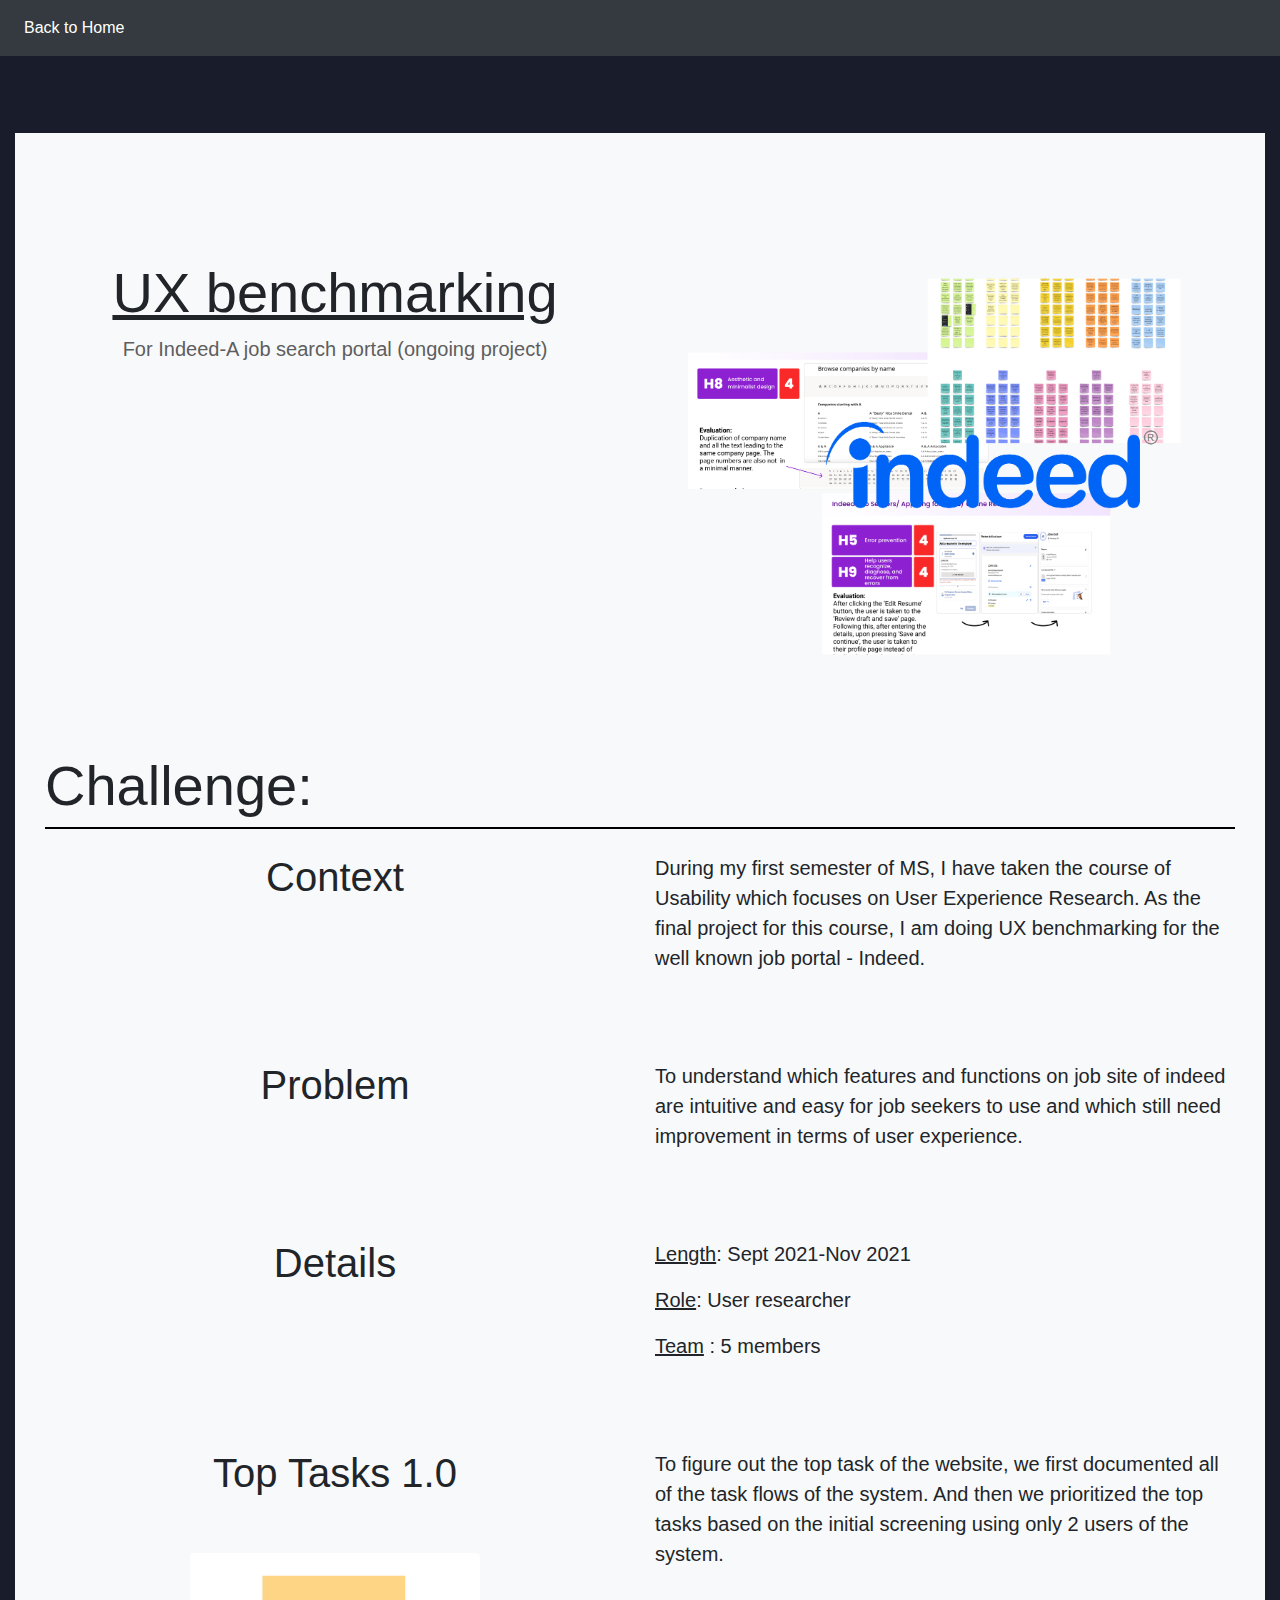
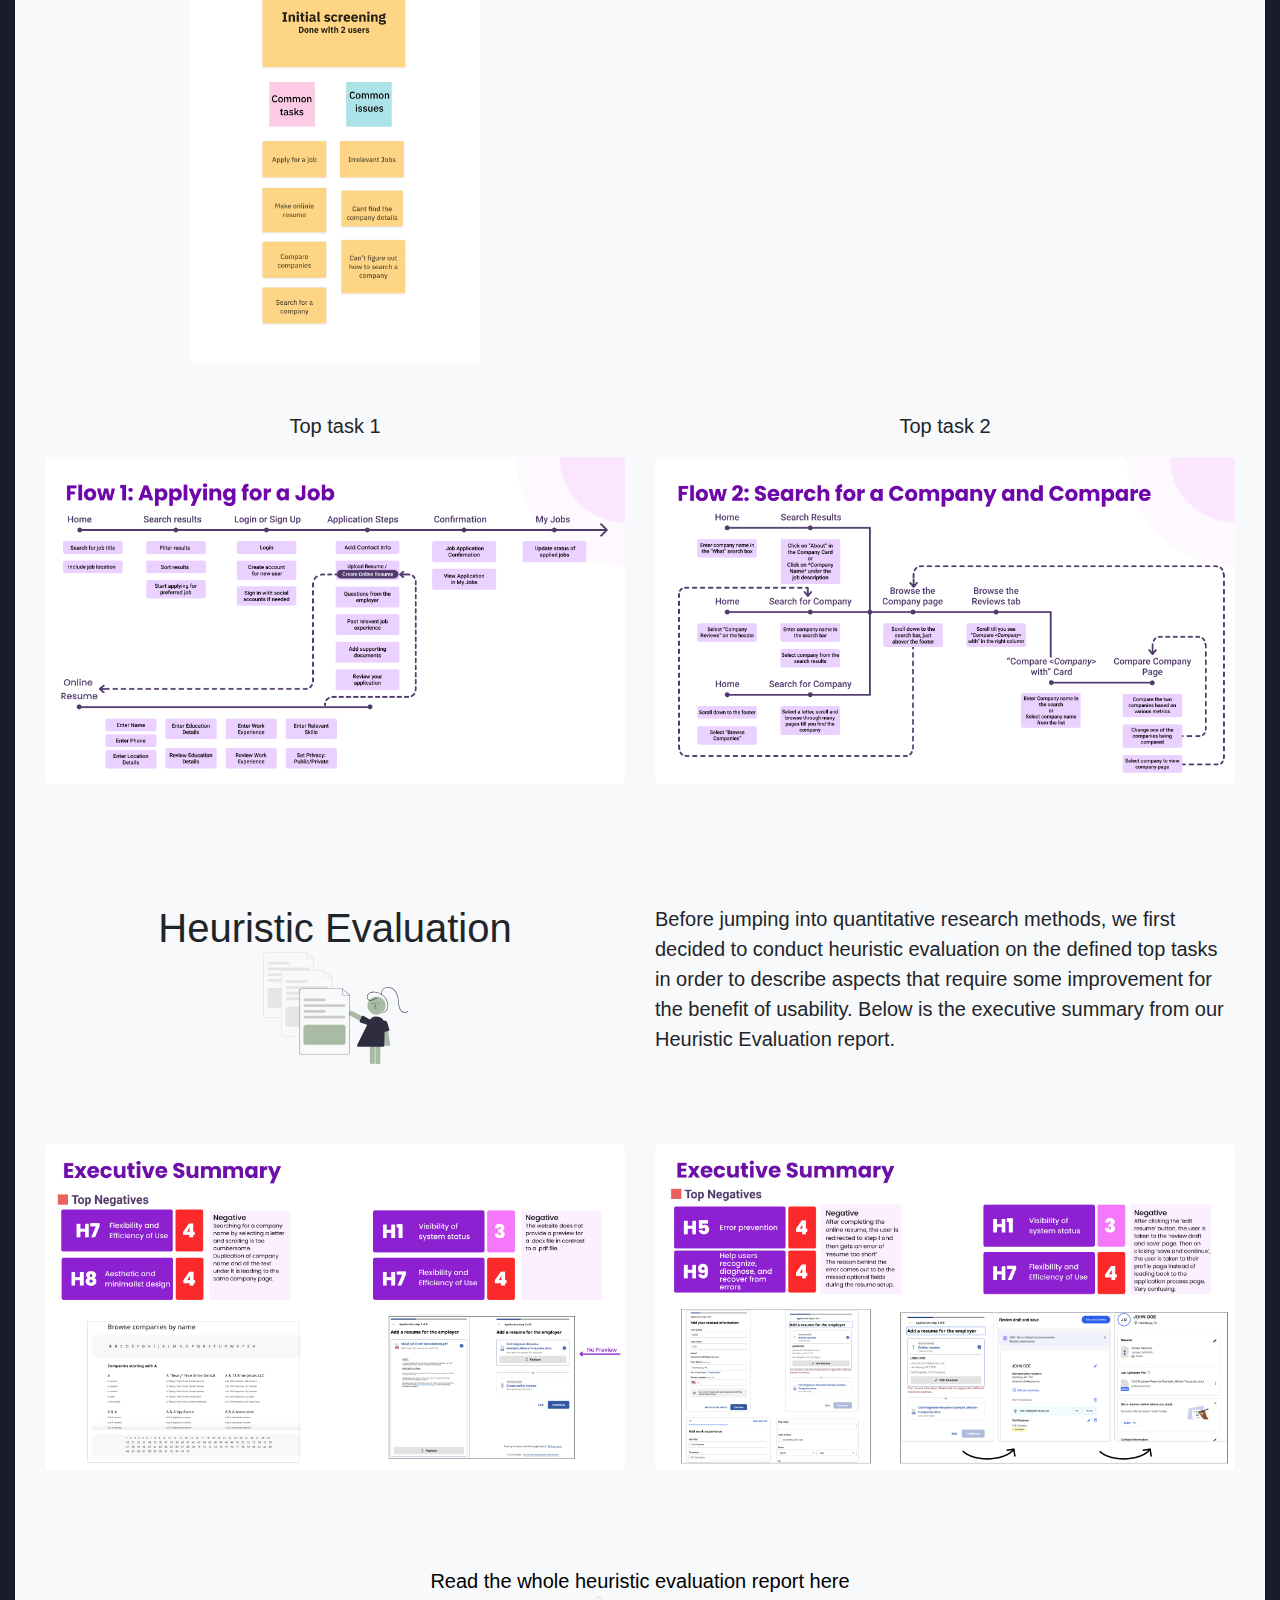
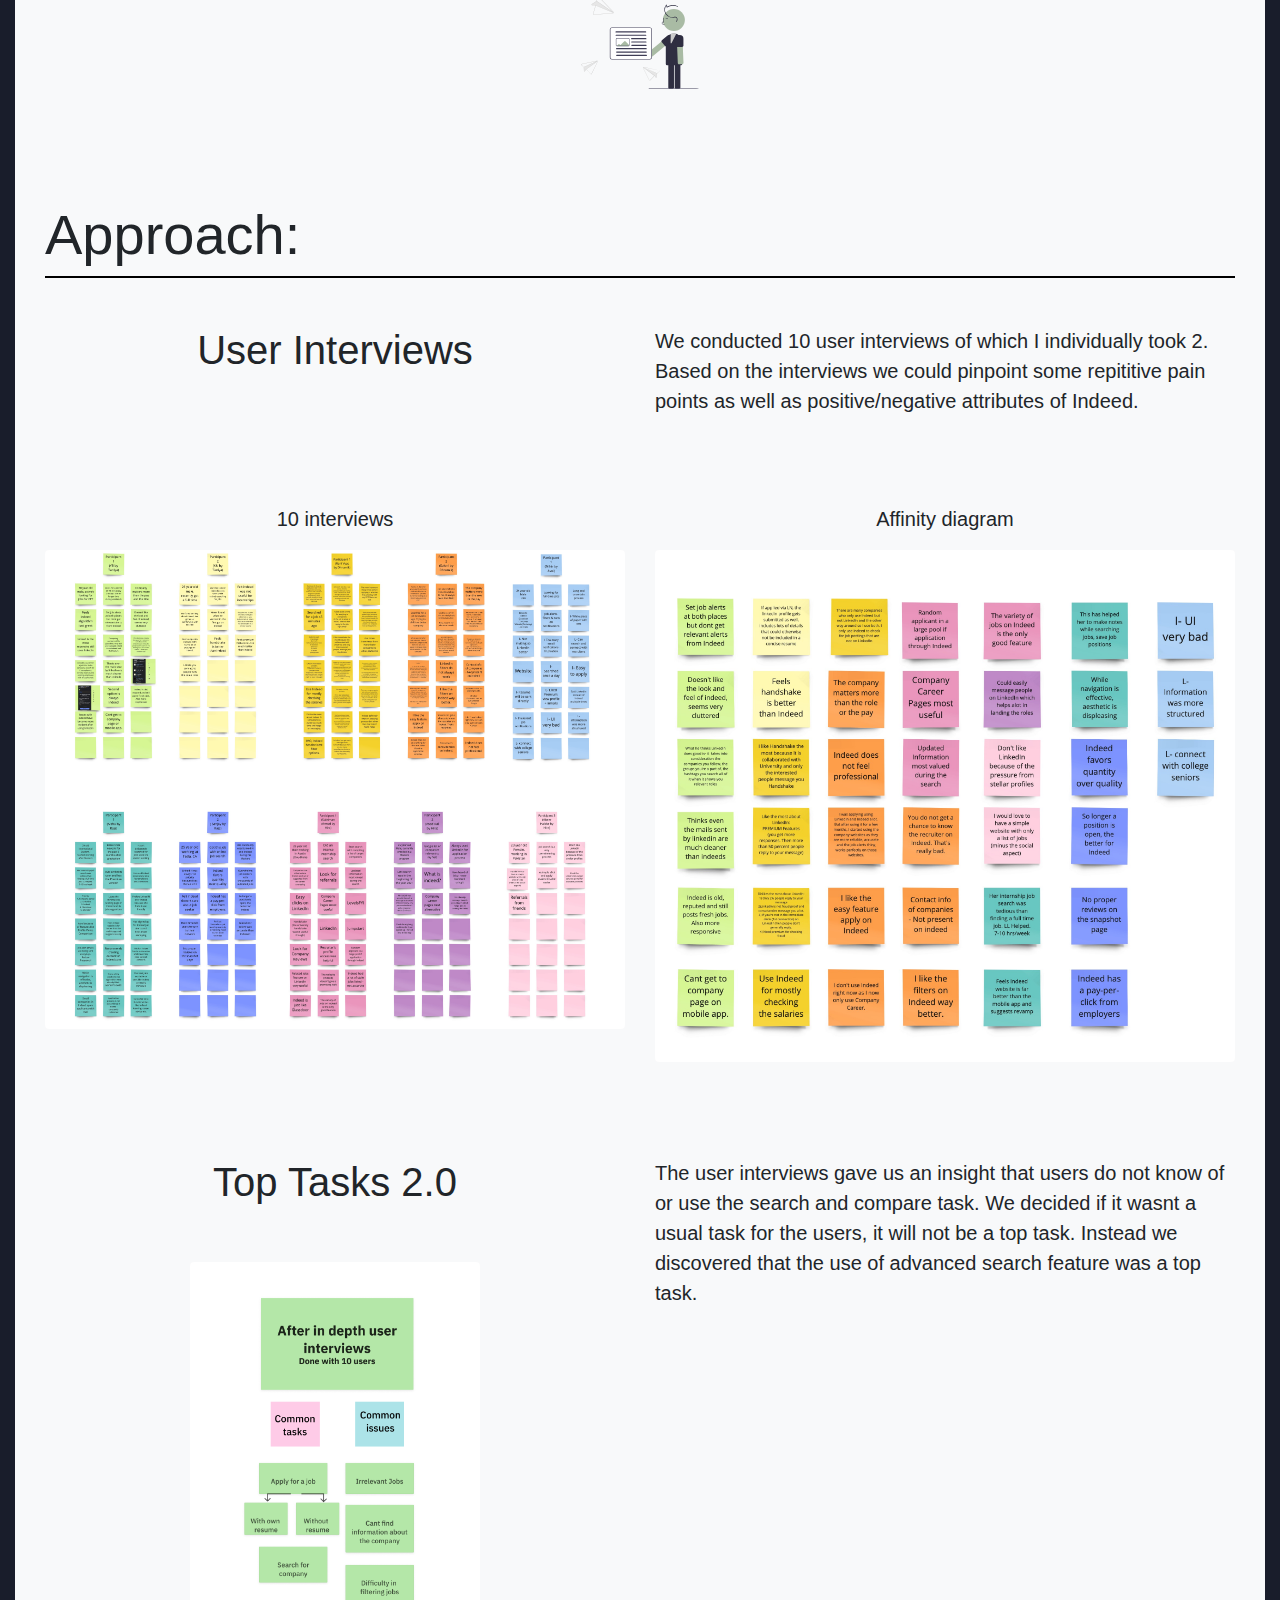
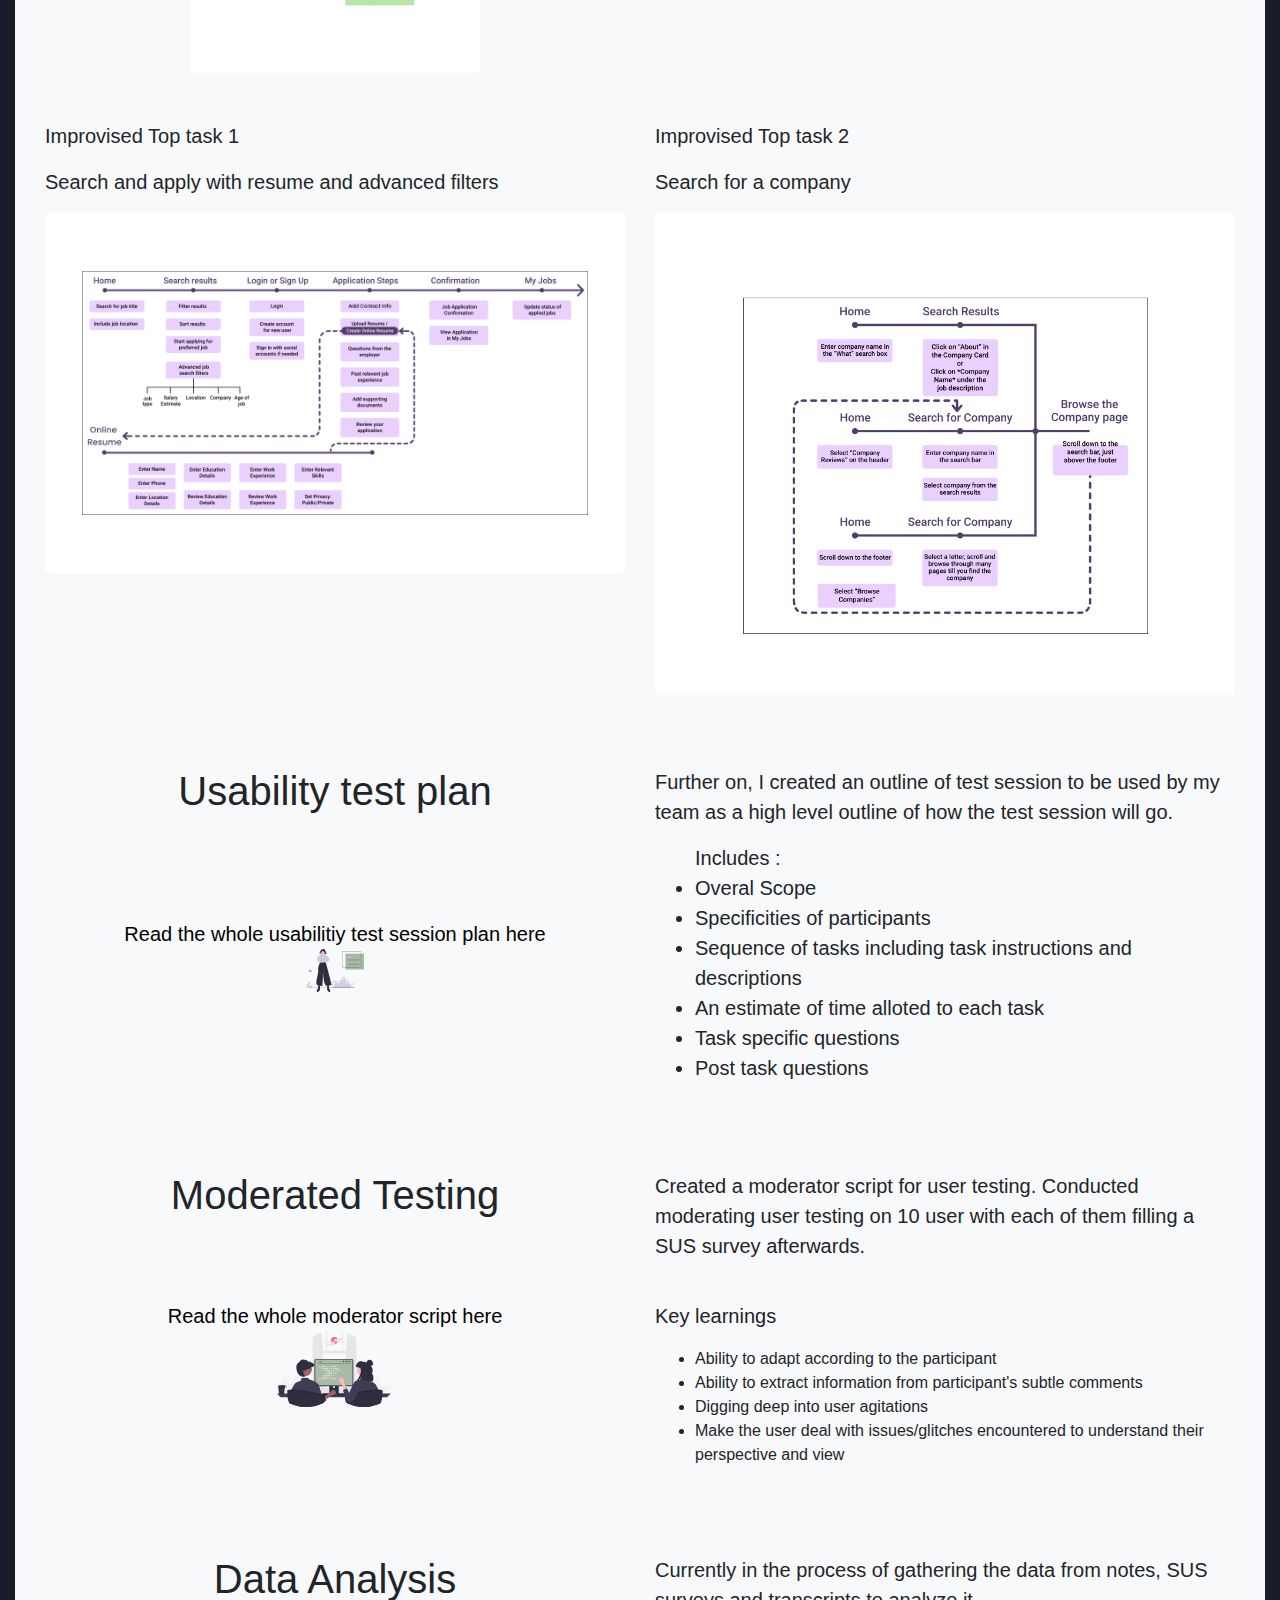
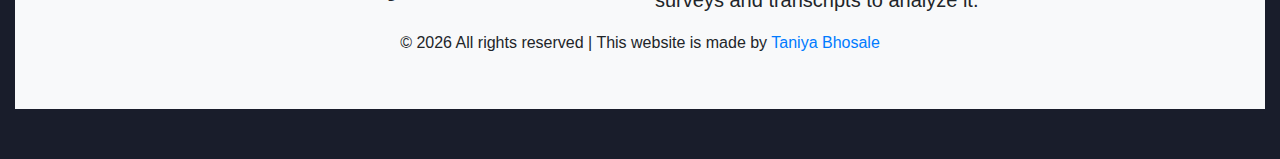
==== indeed.html @ 0e540333 "changes to hero page" ====
<head>
    <meta charset="utf-8"><!-- Required meta tags -->
    <meta name="viewport" content="width=device-width, initial-scale=1.0"><!-- Bootstrap CSS -->
    <link rel="stylesheet" href="https://stackpath.bootstrapcdn.com/bootstrap/4.3.1/css/bootstrap.min.css"
        integrity="sha384-ggOyR0iXCbMQv3Xipma34MD+dH/1fQ784/j6cY/iJTQUOhcWr7x9JvoRxT2MZw1T" crossorigin="anonymous">
    <link href="https://cdnjs.cloudflare.com/ajax/libs/font-awesome/4.7.0/css/font-awesome.min.css" rel="stylesheet" />
    <link rel=”stylesheet” href=”css/bootstrap.css”>
    <link rel=”stylesheet” href=”css/bootstrap-responsive.css”>
    <link crossorigin="anonymous" href="https://stackpath.bootstrapcdn.com/bootstrap/4.4.1/css/bootstrap.min.css"
        integrity="sha384-Vkoo8x4CGsO3+Hhxv8T/Q5PaXtkKtu6ug5TOeNV6gBiFeWPGFN9MuhOf23Q9Ifjh" rel="stylesheet" />
    <!-- Custom Styles -->
    <link href="style.css" rel="stylesheet" type="text/css" />
    <title>Taniya Bhosale</title>
</head>

<body>
    <!-- NAVIGATION START -->
    <nav class="navbar fixed-top navbar-expand-lg navbar-dark bg-dark"><button aria-controls="navbarTogglerTbo"
            aria-expanded="false" aria-label="Toggle navigation" class="navbar-toggler" data-target="#navbarTogglerTbo"
            data-toggle="collapse" type="button"
            onclick="window.location.href = 'index.html#projects';"><span>Back</span></button>
        <div class="collapse navbar-collapse" id="navbarTogglerTbo">
            <ul class="navbar-nav mr-auto mt-2 mt-lg-0">
                <li class="nav-item " data-target=".navbar-collapse.show" data-toggle="collapse"><a class="nav-link"
                        href="index.html#projects">Back to Home <span class="sr-only">(current)</span></a></li>

            </ul>
        </div>
    </nav>
    <div class="container">

        <div class=" br-container main-container  text-left bg-light">
            <!-- Context -->
            <div class="row">
                <div class="col-md-6 p-lg-5 mx-auto my-5">
                    <h1 class="display-4 font-weight-normal text-center"
                        style="font-weight: 700vw; text-decoration-line: underline;">UX benchmarking </h1>

                    <p class="lead font-weight-normal text-center" style="color: rgb(94, 94, 94);">For Indeed-A job
                        search portal (ongoing project)</p>
                    <br>
                    <br>
                    <!-- <img alt="App look of medHelp" class="w-75 rounded mx-auto d-block" src="Indeed_2.png" /> -->



                </div>
                <div class="col-md-6 p-lg-5 mx-auto my-5">
                    <img alt="App look of medHelp" class="w-100 rounded mx-auto d-block" src="Indeed_2.png" />

                </div>
            </div>

            <h4 class="display-4 text-left font-weight-normal" style="font-weight: 700;  ">Challenge:</h4>
            <hr style=" border-color: black; width:100%; border-width: 2px;">
            <br>
            <div class="row">

                <br>
                <br>
                <br>
                <div class="col-xs-12 col-sm-6 col-md-6 col-lg-6">

                    <h1 class=" text-center font-weight-normal" style="font-weight: 700;  ">
                        Context</h1>
                </div>
                <div class="col-xs-12 col-sm-6 col-md-6 col-lg-6 ">

                    <p class="lead font-weight-normal">During my first semester of MS, I have taken the course of
                        Usability which focuses on User Experience Research. As the final project for this course, I am
                        doing UX benchmarking for the well known job portal - Indeed. </p>
                </div>

            </div>
            <!-- details -->
            <br>
            <br>
            <br>
            <div class="row">

                <br>
                <br>
                <br>
                <div class="col-xs-12 col-sm-6 col-md-6 col-lg-6">

                    <h1 class=" text-center font-weight-normal" style="font-weight: 700;  ">
                        Problem</h1>
                </div>
                <div class="col-xs-12 col-sm-6 col-md-6 col-lg-6 ">

                    <p class="lead font-weight-normal">To understand which features and functions on job site of indeed
                        are intuitive and easy for job seekers to use and which still need improvement in terms of user
                        experience.</p>
                </div>

            </div>
            <br>
            <br>
            <br>
            <div class="row">
                <br>
                <br>
                <br>
                <div class="col-xs-12 col-sm-6 col-md-6 col-lg-6">

                    <h1 class=" text-center font-weight-normal" style="font-weight: 700;  ">Details</h1>



                </div>
                <div class="col-xs-12 col-sm-6 col-md-6 col-lg-6 ">

                    <p class="lead font-weight-normal"><u>Length</u>:
                        Sept 2021-Nov 2021
                    </p>
                    <p class="lead font-weight-normal"><u>Role</u>:
                        User researcher
                    </p>
                    <p class="lead font-weight-normal"><u>Team</u> :
                        5 members
                    </p>
                </div>
            </div>


            <br>
            <br>
            <br>
            <div class="row">
                <br>
                <br>
                <br>
                <div class="col-xs-12 col-sm-6 col-md-6 col-lg-6">

                    <h1 class=" text-center font-weight-normal" style="font-weight: 700;  ">Top
                        Tasks 1.0</h1>
                    <br>
                    <br>
                    <img alt="users" class="w-50  rounded mx-auto d-block" src="Indeed-intialScreening.png" />

                </div>
                <div class="col-xs-12 col-sm-6 col-md-6 col-lg-6 ">

                    <p class="lead font-weight-normal">To figure out the top task of the website, we first
                        documented all of the task flows of the system. And then we prioritized the top tasks based on
                        the
                        initial screening using only 2 users of the system.
                    </p>

                </div>
            </div>
            <br>

            <div class="row">
                <br>

                <div class="col-xs-12 col-sm-6 col-md-6 col-lg-6">
                    <br>
                    <p class="lead text-center font-weight-normal">Top task 1
                    </p>
                    <img alt="users" class="w-100  rounded mx-auto d-block" src="Flow-1.png" />


                </div>
                <div class="col-xs-12 col-sm-6 col-md-6 col-lg-6 ">
                    <br>
                    <p class="lead text-center font-weight-normal">Top task 2
                    </p>
                    <img alt="users" class="w-100  rounded mx-auto d-block" src="Flow 2.png" />
                </div>


            </div>

            <br>
            <br>
            <br>
            <br>
            <br>
            <div class="row">

                <br>
                <div class="col-xs-12 col-sm-6 col-md-6 col-lg-6">

                    <h1 class=" text-center font-weight-normal" style="font-weight: 700;  ">Heuristic
                        Evaluation

                        <img alt="evaluation" class="w-25  rounded mx-auto d-block" src="HE_logo.svg" />


                </div>
                <div class="col-xs-12 col-sm-6 col-md-6 col-lg-6 ">

                    <p class="lead font-weight-normal">Before jumping into quantitative research methods, we first
                        decided to conduct heuristic evaluation on the defined top tasks in order to describe
                        aspects
                        that require some improvement for the benefit of usability. Below is the executive summary
                        from
                        our Heuristic Evaluation report.
                    </p>

                </div>
            </div>
            <br>
            <br>
            <div class="row">
                <br>
                <br>
                <br>
                <div class="col-xs-12 col-sm-6 col-md-6 col-lg-6">

                    <br>
                    <img alt="exec summary top negative" class="w-100  rounded mx-auto d-block"
                        src="Executive summary-2.jpg" />


                    <br>
                    <br>
                    <br>
                    <br>
                </div>
                <div class="col-xs-12 col-sm-6 col-md-6 col-lg-6 ">
                    <br>
                    <img alt="exec summary top negative" class="w-100  rounded mx-auto d-block"
                        src="Executive summary-1.jpg" />
                    <br>
                    <br>


                </div>

            </div>
            <div class="centered">
                <a href="http://taniyabhosale.com/HE_Indeed.pdf">
                    <p class="lead text-center font-weight-normal" style="color: black;">Read the whole
                        heuristic evaluation report here
                        <img alt="he report" style="width: 10%;" class="rounded mx-auto d-block"
                            src="he_report_icon.svg" />

                    </p>
                </a>
            </div>
            <br>
            <br>
            <br>
            <br>
            <h4 class="display-4 text-left font-weight-normal" style="font-weight: 700;  ">Approach:
            </h4>
            <hr style=" border-color: black; width:100%; border-width: 2px;">

            <div class="row">


                <div class="col-xs-12 col-sm-6 col-md-6 col-lg-6">

                    <br>
                    <br>
                    <h1 class=" text-center font-weight-normal" style="font-weight: 700;  ">
                        User
                        Interviews</h1>


                </div>

                <div class="col-xs-12 col-sm-6 col-md-6 col-lg-6 ">
                    <br>

                    <br>
                    <p class="lead font-weight-normal">We conducted 10 user interviews of which I
                        individually took 2.
                        Based on the interviews we could pinpoint some repititive pain points as well as
                        positive/negative attributes of Indeed. </p>

                </div>
            </div>
            <div class="row">


                <div class="col-xs-12 col-sm-6 col-md-6 col-lg-6">
                    <br>
                    <br>
                    <br>
                    <p class="lead text-center font-weight-normal">10 interviews
                    </p>
                    <img alt="users" class="w-100  rounded mx-auto d-block" src="Indeed_user_interviews.jpg" />

                </div>

                <div class="col-xs-12 col-sm-6 col-md-6 col-lg-6 ">
                    <br>
                    <br>
                    <br>
                    <p class="lead text-center font-weight-normal">Affinity diagram</p>
                    <img alt="users" class="w-100  rounded mx-auto d-block" src="Indeed_interview_reactions.jpg" />

                </div>
            </div>
            <br>
            <!-- Persona -->
            <br>
            <div class="row">


                <div class="col-xs-12 col-sm-6 col-md-6 col-lg-6">

                    <br>
                    <br>
                    <h1 class=" text-center font-weight-normal" style="font-weight: 700;  ">
                        Top Tasks 2.0</h1>
                    <br>
                    <br>
                    <img alt="users" class="w-50  rounded mx-auto d-block" src="Indeed-after_interviews.png" />

                </div>

                <div class="col-xs-12 col-sm-6 col-md-6 col-lg-6 ">
                    <br>
                    <br>

                    <p class="lead font-weight-normal">The user interviews gave us an insight that users
                        do not know of or use the search and compare task. We decided if it wasnt a usual task for
                        the users, it will not be a top task. Instead we discovered that the use of advanced search
                        feature was a top task.
                </div>
            </div>
            <br>

            <div class="row">
                <br>

                <div class="col-xs-12 col-sm-6 col-md-6 col-lg-6">
                    <br>
                    <p class="lead font-weight-normal">Improvised Top task 1
                    </p>
                    <p class="lead font-weight-normal">Search and apply with resume and advanced filters
                    </p>
                    <img alt="users" class="w-100  rounded mx-auto d-block" src="newFlow1.png" />


                </div>
                <div class="col-xs-12 col-sm-6 col-md-6 col-lg-6 ">
                    <br>
                    <p class="lead font-weight-normal">Improvised Top task 2
                    </p>
                    <p class="lead font-weight-normal">Search for a company
                    </p>
                    <img alt="users" class="w-100  rounded mx-auto d-block" src="newFlow2.png" />
                </div>


            </div>
            <div class="row">


                <div class="col-xs-12 col-sm-6 col-md-6 col-lg-6">

                    <br>
                    <br>
                    <br>
                    <h1 class=" text-center font-weight-normal" style="font-weight: 700;  ">
                        Usability test plan</h1>
                    <br>
                    <br>
                    <br>
                    <br>

                    <a href="http://taniyabhosale.com/Plan.pdf">
                        <p class="lead text-center font-weight-normal" style="color: black;">Read the whole
                            usabilitiy test session plan here
                            <img alt="he report" style="width: 10%;" class="rounded mx-auto d-block"
                                src="usability_test.svg" />

                        </p>
                    </a>

                </div>

                <div class="col-xs-12 col-sm-6 col-md-6 col-lg-6 ">
                    <br>
                    <br>
                    <br>
                    <p class="lead font-weight-normal"> Further on, I created an outline of test session to be used by
                        my team as a high level outline of how the test session will go. </p>
                    <ul class="lead font-weight-normal">Includes :
                        <li class="lead font-weight-normal">
                            Overal Scope
                        </li>
                        <li class="lead font-weight-normal">
                            Specificities of participants
                        </li>
                        <li class="lead font-weight-normal">
                            Sequence of tasks including task instructions and descriptions
                        </li>
                        <li class="lead font-weight-normal">
                            An estimate of time alloted to each task
                        </li>
                        <li class="lead font-weight-normal">
                            Task specific questions
                        </li>
                        <li class="lead font-weight-normal">
                            Post task questions
                        </li>
                    </ul>

                </div>
            </div>



            <div class="row">


                <div class="col-xs-12 col-sm-6 col-md-6 col-lg-6">

                    <br>
                    <br>
                    <br>
                    <h1 class=" text-center font-weight-normal" style="font-weight: 700;  ">
                        Moderated Testing</h1>



                </div>

                <div class="col-xs-12 col-sm-6 col-md-6 col-lg-6 ">
                    <br>
                    <br>
                    <br>
                    <p class="lead font-weight-normal"> Created a moderator script for user testing. Conducted
                        moderating user testing on 10 user with each of them filling a SUS survey afterwards.
                    </p>


                </div>
            </div>



            <div class="row">


                <div class="col-xs-12 col-sm-6 col-md-6 col-lg-6">


                    <br>
                    <a href="http://taniyabhosale.com/Moderator Script.pdf">
                        <p class="lead text-center font-weight-normal" style="color: black;">Read the whole
                            moderator script here
                            <img alt="he report" style="width: 20%;" class="rounded mx-auto d-block"
                                src="Moderated_Testing.svg" />

                        </p>
                    </a>

                </div>

                <div class="col-xs-12 col-sm-6 col-md-6 col-lg-6 ">


                    <br>
                    <p class="lead font-weight-normal"> Key learnings
                    <ul>
                        <li>
                            Ability to adapt according to the participant
                        </li>
                        <li>
                            Ability to extract information from participant's subtle comments
                        </li>
                        <li>
                            Digging deep into user agitations
                        </li>
                        <li>
                            Make the user deal with issues/glitches encountered to understand their perspective and view
                        </li>
                    </ul>
                    </p>


                </div>
            </div>

            <div class="row">


                <div class="col-xs-12 col-sm-6 col-md-6 col-lg-6">

                    <br>
                    <br>
                    <br>
                    <h1 class=" text-center font-weight-normal" style="font-weight: 700;  ">
                        Data Analysis</h1>



                </div>

                <div class="col-xs-12 col-sm-6 col-md-6 col-lg-6 ">
                    <br>
                    <br>
                    <br>
                    <p class="lead font-weight-normal"> Currently in the process of gathering the data from notes, SUS
                        surveys and transcripts to analyze it.
                    </p>


                </div>
            </div>







            <div class="row footer-bottom justify-content-center">
                <br>
                <br>
                <p class="col-lg-8 col-sm-12 footer-text text-center">&copy;
                    <script type="text/javascript">document.write(new Date().getFullYear());</script> All rights
                    reserved | This website is made by <a href="http://www.taniyabhosale.com/">Taniya Bhosale</a>
                </p>
            </div>
        </div>

    </div>
    </div>

    </div>

</body>
---- style.css ----
html {
  scroll-behavior: smooth;
}

body {
  min-height: 75rem;
  padding-top: 4.5rem;
  /* background-image: url("i-like-food\ 1\ \(1\).png"); */
  background-repeat: repeat;
  background-color: #191d2b;
  text-size-adjust: auto;
}
.sidenav {
  height: 100%;
  width: 130px;
  position: fixed;
  z-index: 1;
  top:40%;
  right: 0;
  background-color: none;
  overflow-x: hidden;
  padding-top: 20px;
}

.sidenav a {
  padding: 6px 8px 6px 16px;
  text-decoration: none;
  font-size: 20px;
  color: #504e4e;
  display: block;
}

.sidenav a:hover {
  color: #67785F;
  border-bottom: 2px solid rgb(0, 0, 0);
}

.sidenav a.active {
  border-bottom: 2px solid rgb(0, 0, 0);
  
}

@media screen and (max-height: 450px) {
  .sidenav {padding-top: 15px;}
  .sidenav a {font-size: 18px;}
}

#cards_landscape_wrap-2 {
  text-align: center;
  -ms-box-orient: horizontal;
  display: -webkit-box;
  display: -moz-box;
  display: -ms-flexbox;
  display: -moz-flex;
  display: -webkit-flex;
  display: flex;
  justify-content: center;
}

#cards_landscape_wrap-2 a {
  text-decoration: none;
  outline: none;
}
#cards_landscape_wrap-2 .card-flyer {
  border-radius: 5px;
}
#cards_landscape_wrap-2 .card-flyer .image-box {
  background: #ffffff;
  overflow: hidden;
  box-shadow: 0px 2px 15px rgba(0, 0, 0, 0.05);
  border-radius: 5px;
  /* height: 500px; */
}
#cards_landscape_wrap-2 .card-flyer .image-box img {
  -webkit-transition: all 0.9s ease;
  -moz-transition: all 0.9s ease;
  -o-transition: all 0.9s ease;
  -ms-transition: all 0.9s ease;
  width: 100%;
  height: 300px;
  
}
#cards_landscape_wrap-2 .card-flyer:hover .image-box img {
  opacity: 0.7;
  -webkit-transform: scale(1.15);
  -moz-transform: scale(1.15);
  -ms-transform: scale(1.15);
  -o-transform: scale(1.15);
  transform: scale(1.15);
}
#cards_landscape_wrap-2 .card-flyer .text-box {
  text-align: center;
}
#cards_landscape_wrap-2 .card-flyer .text-box .text-container {
  padding: 30px 18px;
}
#cards_landscape_wrap-2 .card-flyer {
  background: #ffffff;
  margin-top: 50px;
  -webkit-transition: all 0.2s ease-in;
  -moz-transition: all 0.2s ease-in;
  -ms-transition: all 0.2s ease-in;
  -o-transition: all 0.2s ease-in;
  transition: all 0.2s ease-in;
  box-shadow: 0px 3px 4px rgba(0, 0, 0, 0.4);
}
#cards_landscape_wrap-2 .card-flyer:hover {
  background: #fff;
  box-shadow: 0px 15px 26px rgba(0, 0, 0, 0.5);
  -webkit-transition: all 0.08s ease-in;
  -moz-transition: all 0.08s ease-in;
  -ms-transition: all 0.08s ease-in;
  -o-transition: all 0.08s ease-in;
  transition: all 0.08s ease-in;
  margin-top: 50px;
}
#cards_landscape_wrap-2 .card-flyer .text-box p {
  margin-top: 10px;
  margin-bottom: 0px;
  padding-bottom: 0px;
  font-size: 14px;
  letter-spacing: 1px;
  color: #000000;
}
#cards_landscape_wrap-2 .card-flyer .text-box h6 {
  margin-top: 0px;
  margin-bottom: 4px;
  font-size: 18px;
  font-weight: bold;
  text-transform: uppercase;
  font-family: "Roboto Black", sans-serif;
  letter-spacing: 1px;
  color: black;
}
.card {
  margin: 0 0.5em;
  /* box-shadow: 2px 6px 8px 0 rgba(22, 22, 26, 0.18); */
 
}
.card:hover{
  box-shadow: 2px 6px 8px 2px rgba(22, 22, 26, 0.18);
}

.cards-wrapper {
  display: flex;
  justify-content: center;
}
.carousel-control-prev,
.carousel-control-next {
  background-color: black;
  width: 9vh;
  height: 9vh;
  border-radius: 50%;
  top: 50%;
  transform: translateY(-50%);
}
.navbar-nav .nav-item .nav-link {
  color: #ffffff;
}

.bg-nav-color {
  background-color: black;
}

.fontStyle {
  font-family: "Monaco", monospace;
  font-size: large;
}

.br-container {
  margin-top: -35px;
}

/* Small devices (landscape phones, 576px and up) */
/* @media (min-width: 576px) {
} */

/* Medium devices (tablets, 768px and up) */
@media only screen and (min-width: 768px) {
  .br-container {
      margin: 50px 0;
      padding: 30px;
  }
}

.extra-offset-md {
  padding-left: 40px;
}

.timeline-centered {
  position: relative;
  margin-top: 37px;
}

.timeline-centered:before {
  content: "";
  position: absolute;
  top: 0px;
  bottom: 0px;
  display: block;
  width: 4px;
  border-left: dashed 1px #897f8a;
}

.timeline-centered .timeline-entry {
  position: relative;
  margin-bottom: 80px;
  clear: both;
}

.timeline-centered .timeline-entry:last-child {
  margin-bottom: 0px;
}

.timeline-centered .timeline-entry .timeline-entry-inner {
  position: relative;
  padding-left: 23px;
}

.timeline-centered .timeline-entry .timeline-entry-inner .timeline-icon {
  position: absolute;
  top: 5px;
  left: -8px;
  display: block;
  width: 18px;
  height: 18px;
  -webkit-border-radius: 50px;
  -moz-border-radius: 50px;
  border-radius: 50px;
  font-size: 15px;
  text-align: center;
  line-height: 9px;
  color: #fff;
  background-image: url("arrow-left.png");
  background-size: 100%;
}

.timeline-centered .timeline-entry .timeline-entry-inner .timeline-label {
  position: relative;
  background: #67785f;
  padding: 0 13px;
  margin-left: 10px;
  -webkit-background-clip: padding-box;
  -moz-background-clip: padding;
  background-clip: padding-box;
  display: inline-block;
  text-transform: uppercase;
  font-size: 11px;
  line-height: 26px;
  letter-spacing: 0.75px;
  color: #fff;
}

.timeline-centered .timeline-entry .timeline-entry-inner .timeline-label:after {
  content: "";
  display: block;
  position: absolute;
  left: -9px;
  top: 0;
  width: 0;
  height: 0;
  border-style: solid;
  border-width: 13px 9px 13px 0;
  border-color: transparent #67785f transparent transparent;
}

.timeline-centered .timeline-entry .timeline-entry-inner .company {
  margin: 0;
  margin-top: 25px;
  font-size: 15px;
  font-weight: 700;
  line-height: 24px;
  color: #424250;
}

.timeline-centered .timeline-entry .timeline-entry-inner p.designation {
  margin-top: 0px;
  font-weight: 500;
  font-size: 12px;
  text-transform: uppercase;
}

.timeline-centered .timeline-entry .timeline-entry-inner p.description {
  margin-top: 13px;
  /* word-break: break-all; */
}

hr {
  width: 65px;
  margin: 0 0 0;
  border-width: 4px;
  border-color: #54b161;
}

.line {
  width: 100%;
  height: 47px;
  border-bottom: 1px solid black;
  position: absolute;
}

.scroll-down {
  padding: 3rem 1rem;
  -webkit-transition: 0.6s;
  transition: 0.6s;
}

@media only screen and (min-width: 768px) {
  .scroll-down {
      padding: 6rem 0;
  }
}

@media (min-width: 1200px){
    .container
    {
    max-width: 1300px;
}
}
.main-container {
  background-color: white;
}
.responsive {
  width: 100%;
}

@media only screen and (min-width: 768px) {
  .main-container {
      margin-top: 61px;
      background-color: white;
  }
  .responsive {
      width: 1400px;
  }
}

.main-container .offset-lt {
  padding-right: 30px;
}

.main-container .offset-rt {
  padding-left: 30px;
}

.main-container .extra-offset {
  padding-left: 45px;
}

.main-container .extra-offset-md {
  padding-left: 65px;
}

.main-container .extra-offset-minus {
  margin-left: -48px;
}

.main-container .extra-offset-lg {
  padding-left: 80px;
}

@media only screen and (min-width: 768px) {
  section {
      padding-top: 30px;
      padding-bottom: 40px;
  }
}

header {
  position: relative;
  height: 510px;
  padding: 60px 0 0 0;
  background-position: right top;
  background-size: 100%;
  background-repeat: no-repeat;
  overflow: hidden;
  width: 100%;
}

@media all and (max-width: 1023px) {
  header {
      background-size: cover;
  }
}

header > .col-md-12 {
  height: 100%;
}

header .resume-title {
  padding: 20px;
  margin-left: 20px;
  z-index: 2;
}

header .resume-title h2 {
  padding-bottom: 15px;
  font-size: 70px;
  font-weight: 800;
  text-transform: uppercase;
  color: white;
  line-height: 0.69em;
  letter-spacing: 0.14em;
}

header .resume-designation {
  width: 100%;
  margin-top: 4px;
  display: inline-block;
  padding: 5px 40px;
}

header .resume-designation span {
  display: inline-block;
  font-size: 16px;
  font-weight: 700;
  text-transform: uppercase;
  color: #3e9150;
  letter-spacing: 0.3em;
  vertical-align: middle;
}

header .resume-designation span.border {
  width: 100%;
  height: 4px;
  background-color: #ff4d57;
}

@media only screen and (min-width: 768px) {
  header .resume-title {
      position: absolute;
      bottom: 72px;
      width: calc(100% - 150px);
  }

  header .resume-title h2 {
      padding-bottom: 15px;
      font-size: 70px;
      font-weight: 800;
      text-transform: uppercase;
      color: white;
      line-height: 0.69em;
      letter-spacing: 0.14em;
  }

 
}

@media all and (max-width: 480px) {
  header .col-md-12.extra-offset-md {
      padding: 0 15px;
  }

  header .col-md-12.extra-offset-md .btn.btn-transparent {
      display: block;
      margin: 0 auto;
  }
}

@media all and (max-width: 479px) {
  header .resume-title h2 {
      font-size: 45px;
  }
}

/*SECOND PAGE*/
.modern-title {
  float: left;
  width: 100%;
  margin: 0 0 30px;
  padding: 0 0 10px;
  border-bottom: 1px solid #d6d6d6;
}

.bio-info {
  float: left;
  width: 100%;
  padding: 50px 40px 50px;
  background: #fff;
  -webkit-border-radius: 4px;
  -moz-border-radius: 4px;
  -ms-border-radius: 4px;
  -o-border-radius: 4px;
  border-radius: 4px;
  -webkit-box-shadow: 0 0 21px rgba(0, 0, 0, 0.09);
  -moz-box-shadow: 0 0 21px rgba(0, 0, 0, 0.09);
  -ms-box-shadow: 0 0 21px rgba(0, 0, 0, 0.09);
  -o-box-shadow: 0 0 21px rgba(0, 0, 0, 0.09);
  box-shadow: 0 0 21px rgba(0, 0, 0, 0.09);
}

.bio-info.overlap {
  margin-top: -40px;
}

.info-list {
  float: left;
  width: 100%;
  margin: 0;
  margin-left: -20px;
}

ul.info-list li {
  padding: 0;
}

ul.info-list li:before {
  display: none;
}

ul.info-list li {
  padding: 0;
  font-size: 14px;
  margin: 0 0 25px;
  float: left;
  width: 100%;
}

ul.info-list li:last-child {
  margin: 0;
}

ul.info-list li i {
  font-style: normal;
  float: left;
  width: 35%;
}

ul.info-list li span {
  float: left;
  width: 65%;
}

.line-title {
  float: left;
  width: 100%;
  padding-top: 17px;
  position: relative;
  margin: 0 0 30px;
}

.line-title:before {
  content: "";
  position: absolute;
  left: 0;
  top: 0;
  width: 45px;
  height: 4px;
  background: #2f2f2f;
}

.line-title h3 {
  float: left;
  width: 100%;
  line-height: 1;
  font-size: 20px;
  margin: 0;
  font-weight: 500;
}

.creative-title {
  margin: 0px 0 50px;
}

.creative-title h2 {
  margin: 0;
  font-size: 40px;
  font-weight: 300;
  line-height: 1;
}

.creative-title h2 strong {
  font-weight: 700;
}

.simple-text p {
  margin: 0 0 40px;
}

.simple-text li {
  color: #7f7f7f;
}

.octa-counters.dark .counter {
  color: #333;
}

.skill-pill {
  margin-bottom: 25px;
  width: 100%;
  font-size: 18px;
}

.skill-pill > .badge-trimary {
  padding: 10px 15px;
  color: #fff;
  background-color: #008b8b;
  border: 2px solid transparent;
  margin-right: 10px;
  font-weight: 400;
  letter-spacing: 1px;
  margin: 3px 6px 3px 0px;
}

.skill-pill > .badge-trimary:hover {
  background-color: #ff4d57;
  cursor: pointer;
}

.skill-pill > .title {
  padding-right: 15px;
}

.mobile-padding {
  padding-top: 25px;
}

@media only screen and (min-width: 768px) {
  .mobile-padding {
      padding: 0;
  }
}

.p-40-0 {
  padding: 40px 0;
}

.btn-color {
  color: #fff;
  background-color: #008b8b;
  border-color: #008b8b;
}

.image-caption {
  margin-top: 10px;
  margin-bottom: 0;
}

.card-footer {
  padding: 10px;
  background: transparent;
  border: 0;
}

.bio-tag-line {
  padding: 30px 30px;
  margin: 10px;
}

.width-90p {
  width: 90%;
}

@media only screen and (max-width: 768px) {
  .modal-body {
      font-size: 14px;
  }

  .modal {
      width: 97% !important;
  }
}

.carousel-inner > .carousel-item > img {
  max-width: 100%;
}

@media only screen and (min-width: 768px) {
  .carousel-inner > .carousel-item > img {
      max-width: 100%;
  }
}

.tbo-list {
  padding: 0 20px;
}

.tbo-list > .tbo-list-group-item {
  margin-bottom: 10px;
}

.social-profiles {
  padding-top: 30px;
}

.social-profiles > a {
  margin-right: 18px;
  font-size: 24px;
  color: black;
}

.social-profiles > a:hover {
  text-decoration: none;
  color: #008b8b;
}

.btn-color:hover {
  background: #ff4d57;
  border-color: #ff4d57;
  color: #fff;
}

/* Footer */
.footer-area {
  padding: 120px 30px;
  position: relative;
  font-size: 14px;
}

.footer-area .footer-logo h4 {
  font-size: 20px;
  color: #000000;
  margin-top: 35px;
  text-transform: uppercase;
}

.footer-area .social-profiles {
  text-align: center;
  padding: 0;
  margin: 5px 0px 30px;
}

.footer-area .social-profiles > a {
  margin-right: 12px;
}

.hire-me {
  font-size: 30px;
  color: #000;
  font-weight: 600;
}

.hire-me:hover {
  color: #ff4d57;
}

.person-photo {
  position: absolute;
  left: 55%;
 
}

@media only screen and (max-width: 768px) {
  #projects > .card-deck {
      margin: 0 15px;
  }
}
.titles {
  padding: 20px;
}

/* New */

.projects-list .card-deck .card {
}

.projects-list .card-deck a {
  text-decoration: none;
}

.projects-list .card-deck .card-img-top {
  height: 260px;
  width: 100%;
  object-fit: contain;
  padding: 10%;
  object-position: center;
}

@media only screen and (min-width: 768px) {
  .projects-list .card-deck .card-img-top {
      padding: 5%;
  }
}

.projects-list .card-deck .card-title {
  color: #ffffff;
}

.bordercolor{
  border:4px solid #25af60; padding:15px;
  /* border: #25af60;
  border-radius: 2em;
  border-width: 2px;
  border-color: #25af60 ; */
  /* background-color: #546650; */
}

.rainbow {
  width: 400px;
  height: 400px;
  border-radius: 10px;
  padding: 2rem;
  margin: auto;

  display: grid;
  place-content: center;
  text-align: center;

  font-size: 1.5em;

  --border-size: 0.3rem;
  border: var(--border-size) solid transparent;

  /* Paint an image in the border */
  border-image: conic-gradient(
      from var(--angle),
      #2d793d 0deg 90deg,
      #2d793d 90deg 180deg,
      #54b161 180deg 270deg,
      #54b161 270deg 360deg
    )
    1 stretch;
 
}
@supports (background: paint(houdini)) {
  @property --opacity {
    syntax: "<number>";
    initial-value: 0.5;
    inherits: false;
  }

  @property --angle {
    syntax: "<angle>";
    initial-value: 0deg;
    inherits: false;
  }

  @keyframes opacityChange {
    to {
      --opacity: 1;
    }
  }

  @keyframes rotate {
    to {
      --angle: 360deg;
    }
  }

  .rainbow {
    animation: rotate 8s linear infinite, opacityChange 3s infinite alternate;
  }
  
}

.section-white{
  background-color: white;
}
.title{
  color: white;
}
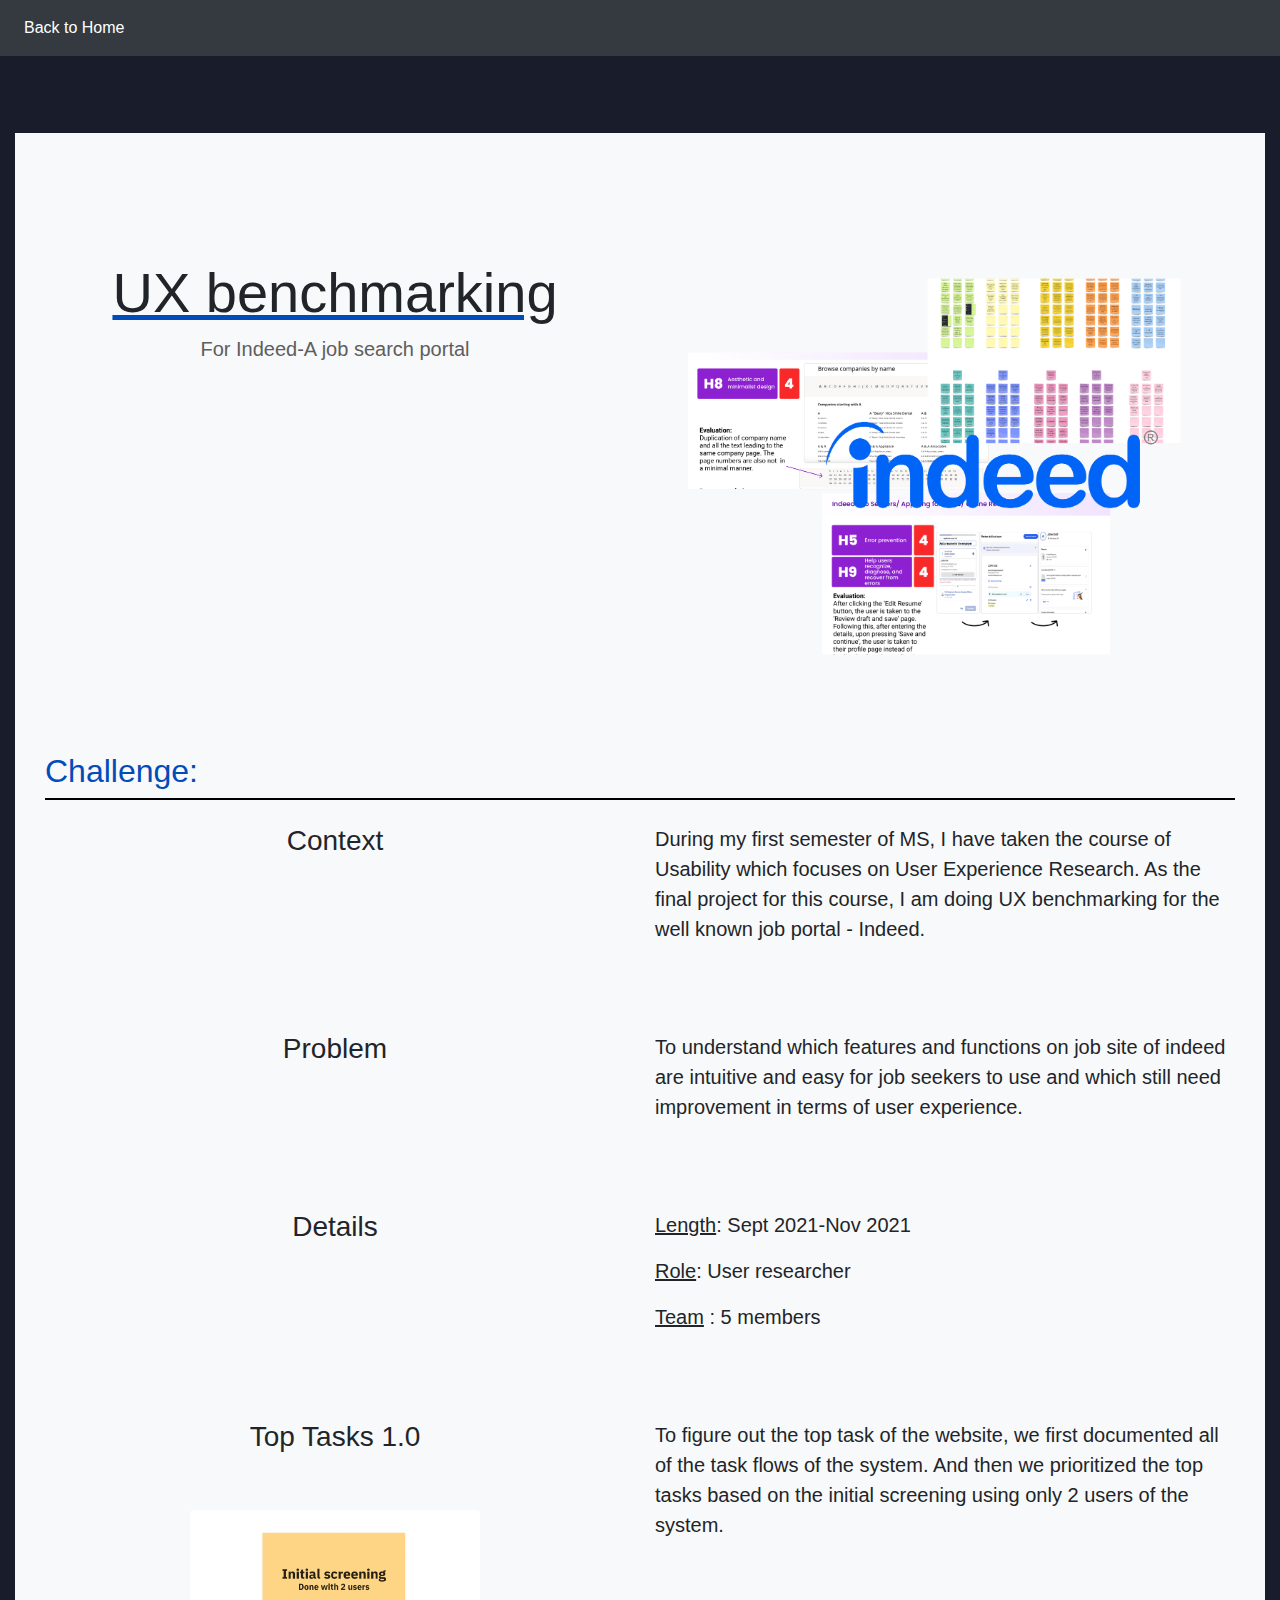
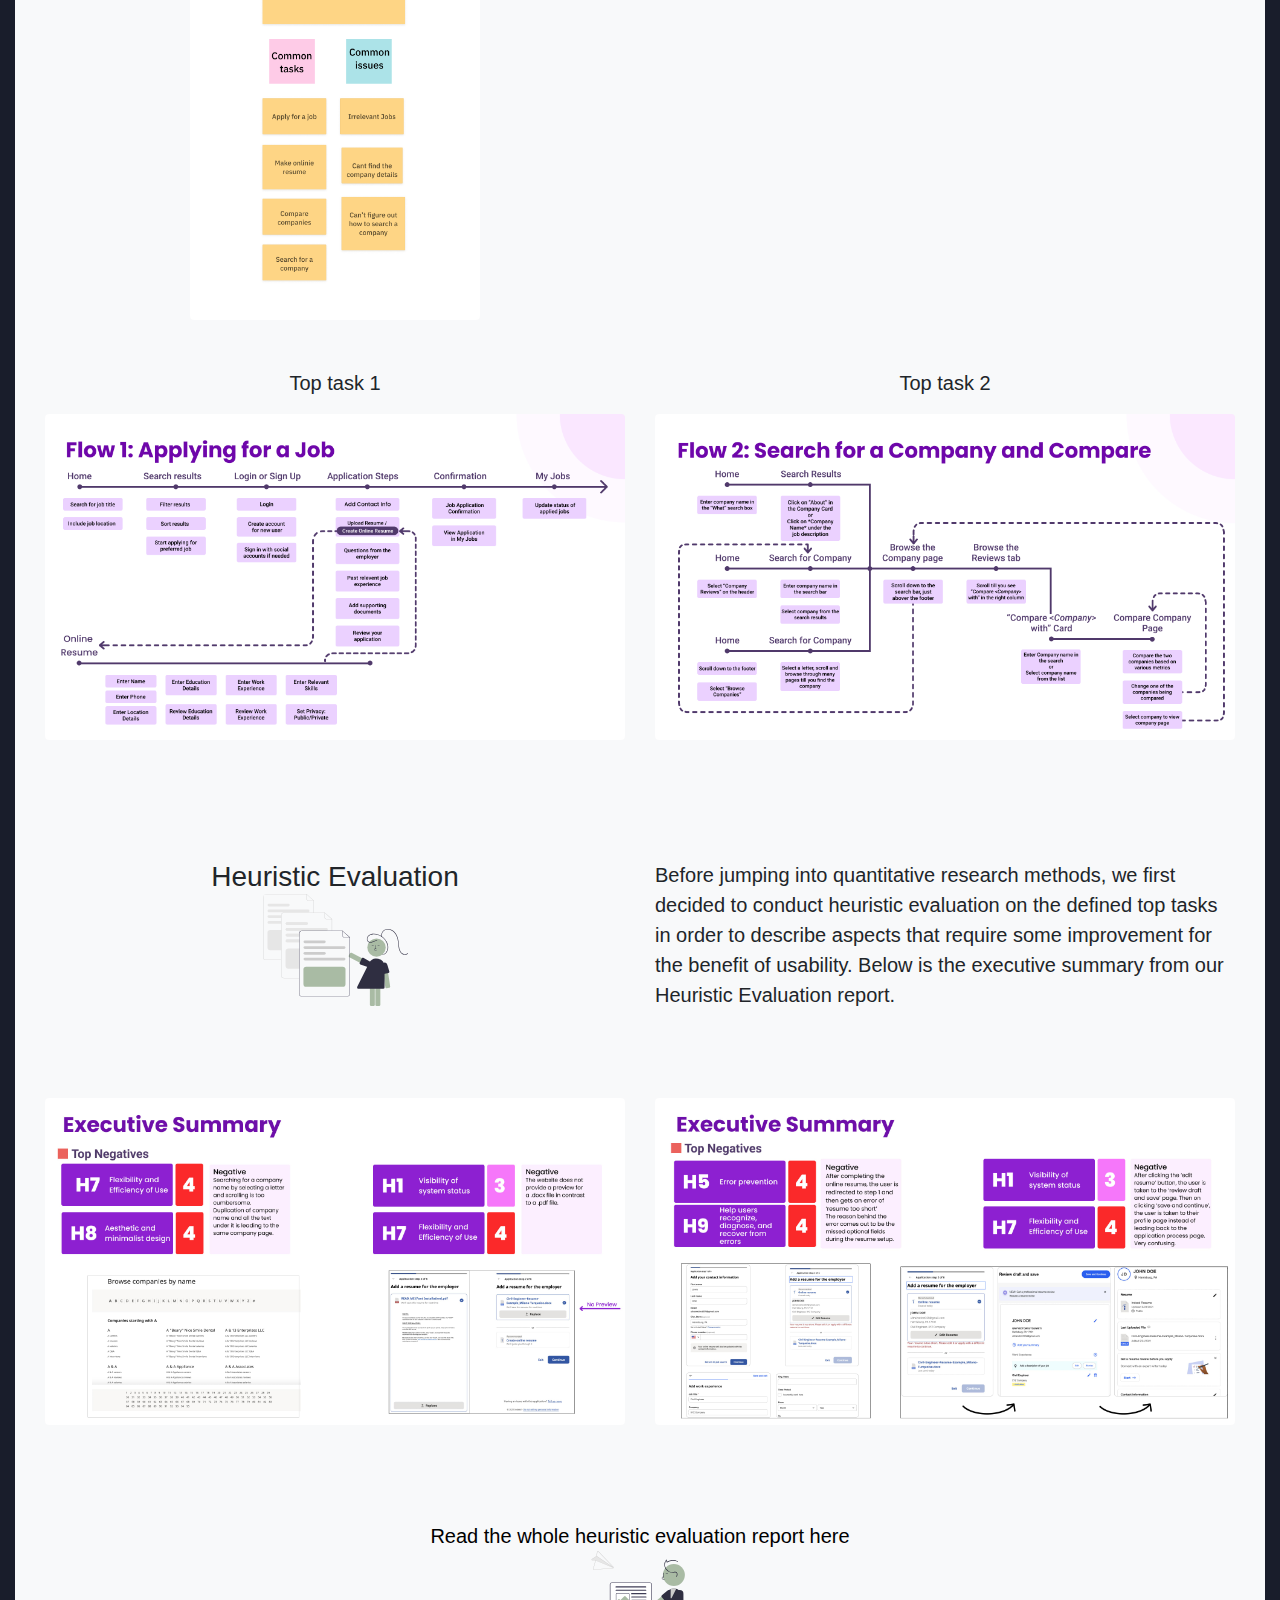
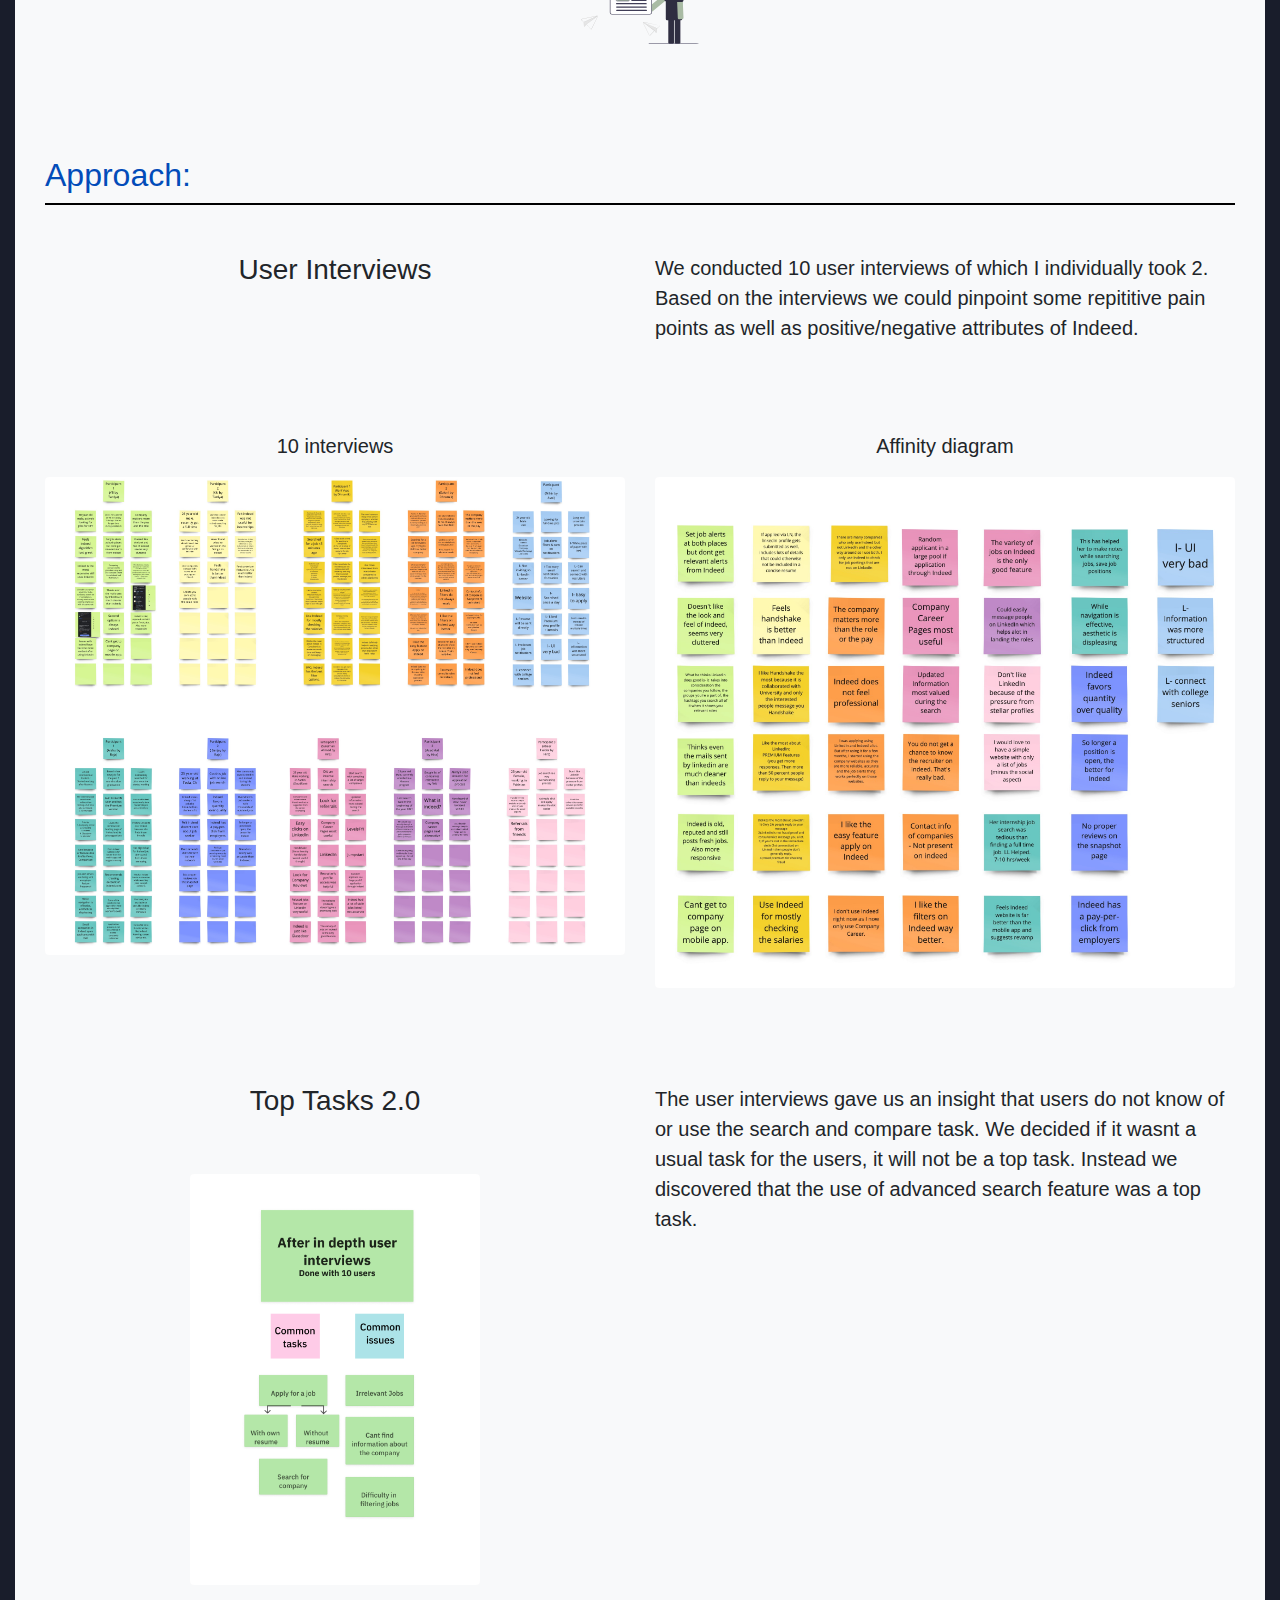
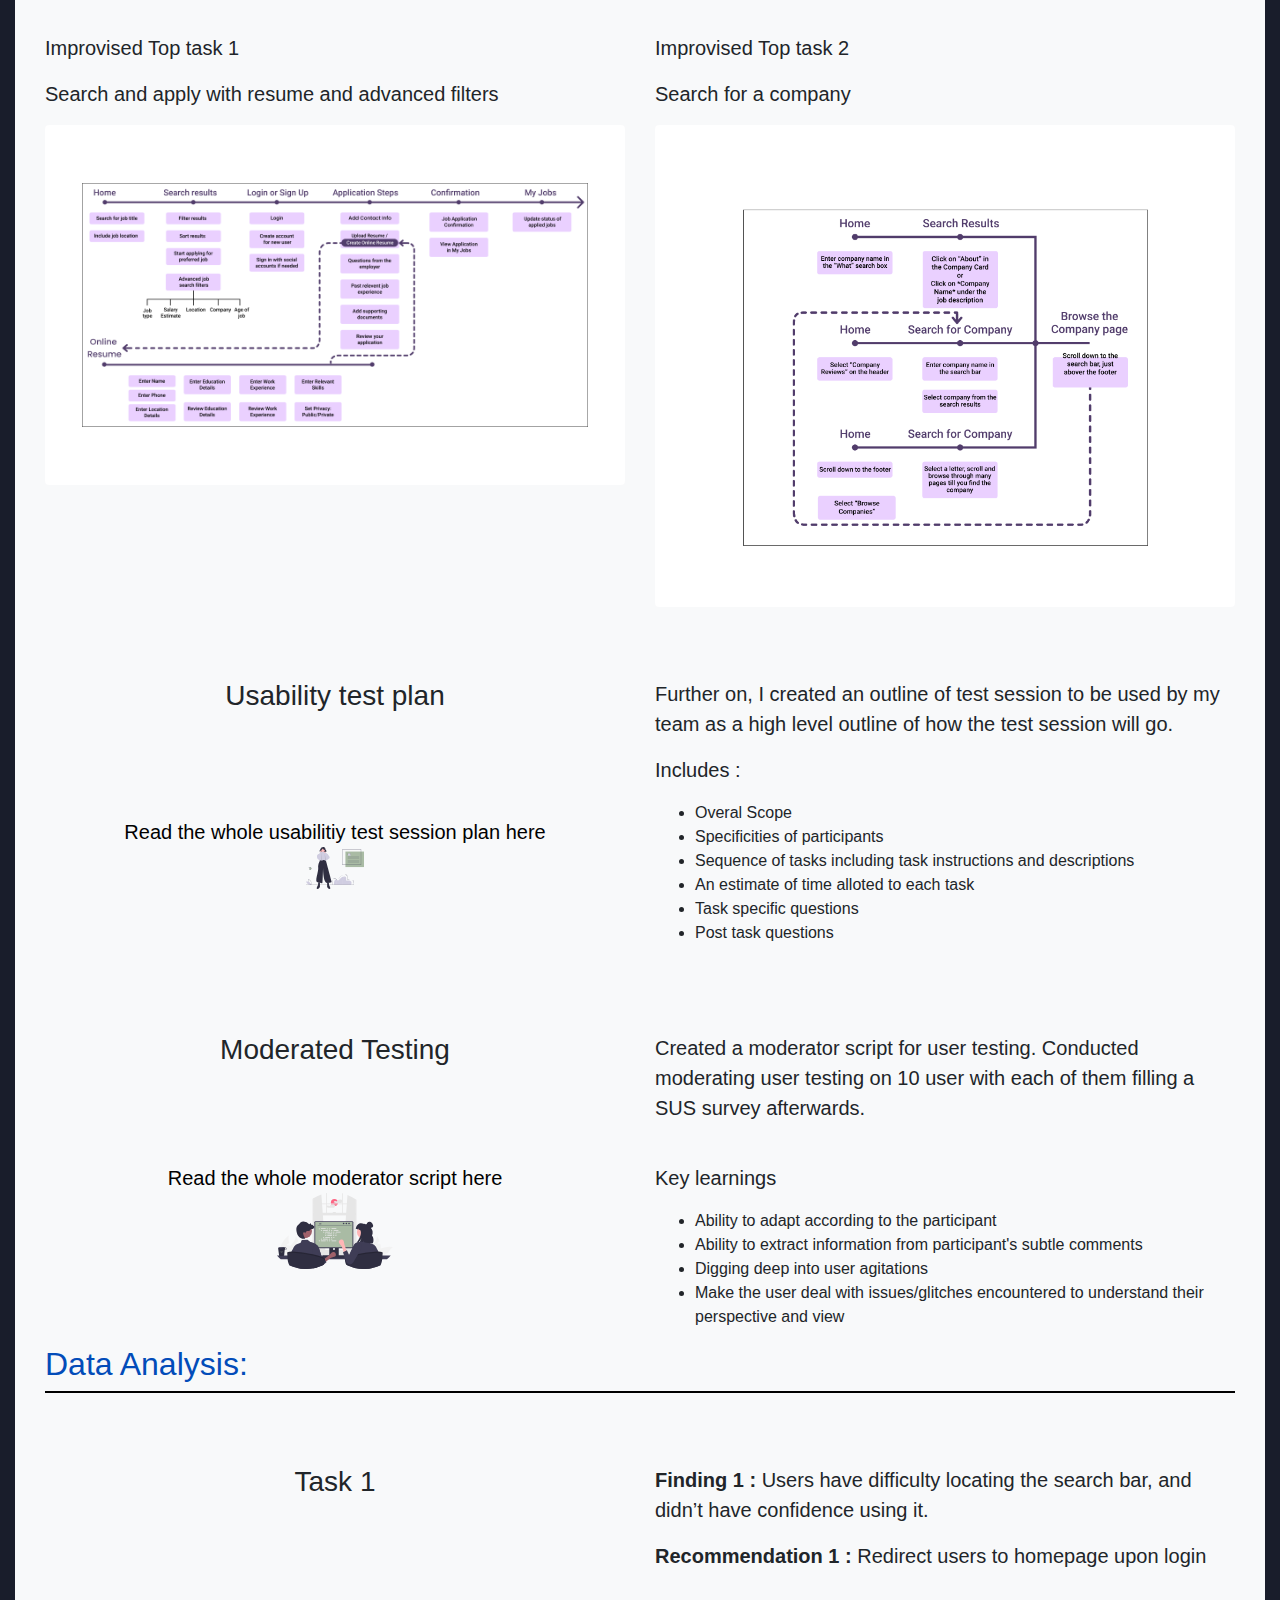
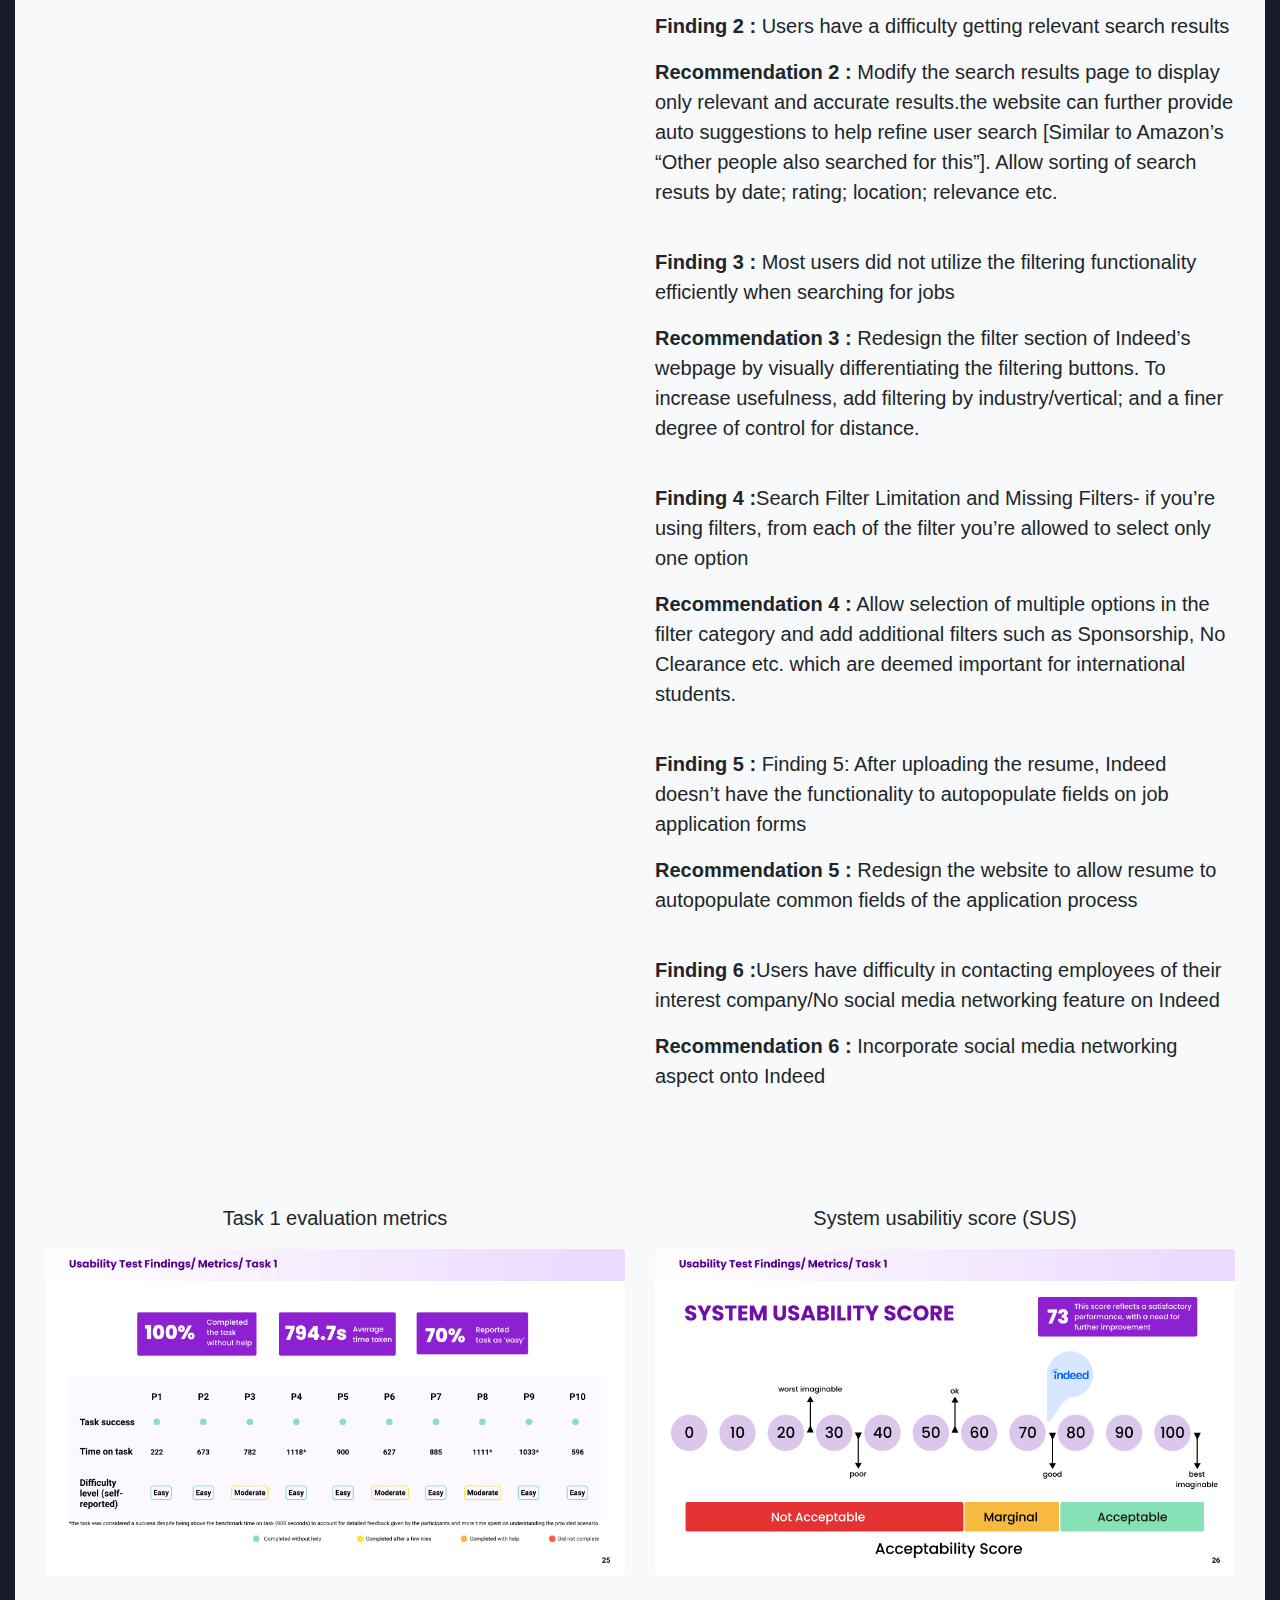
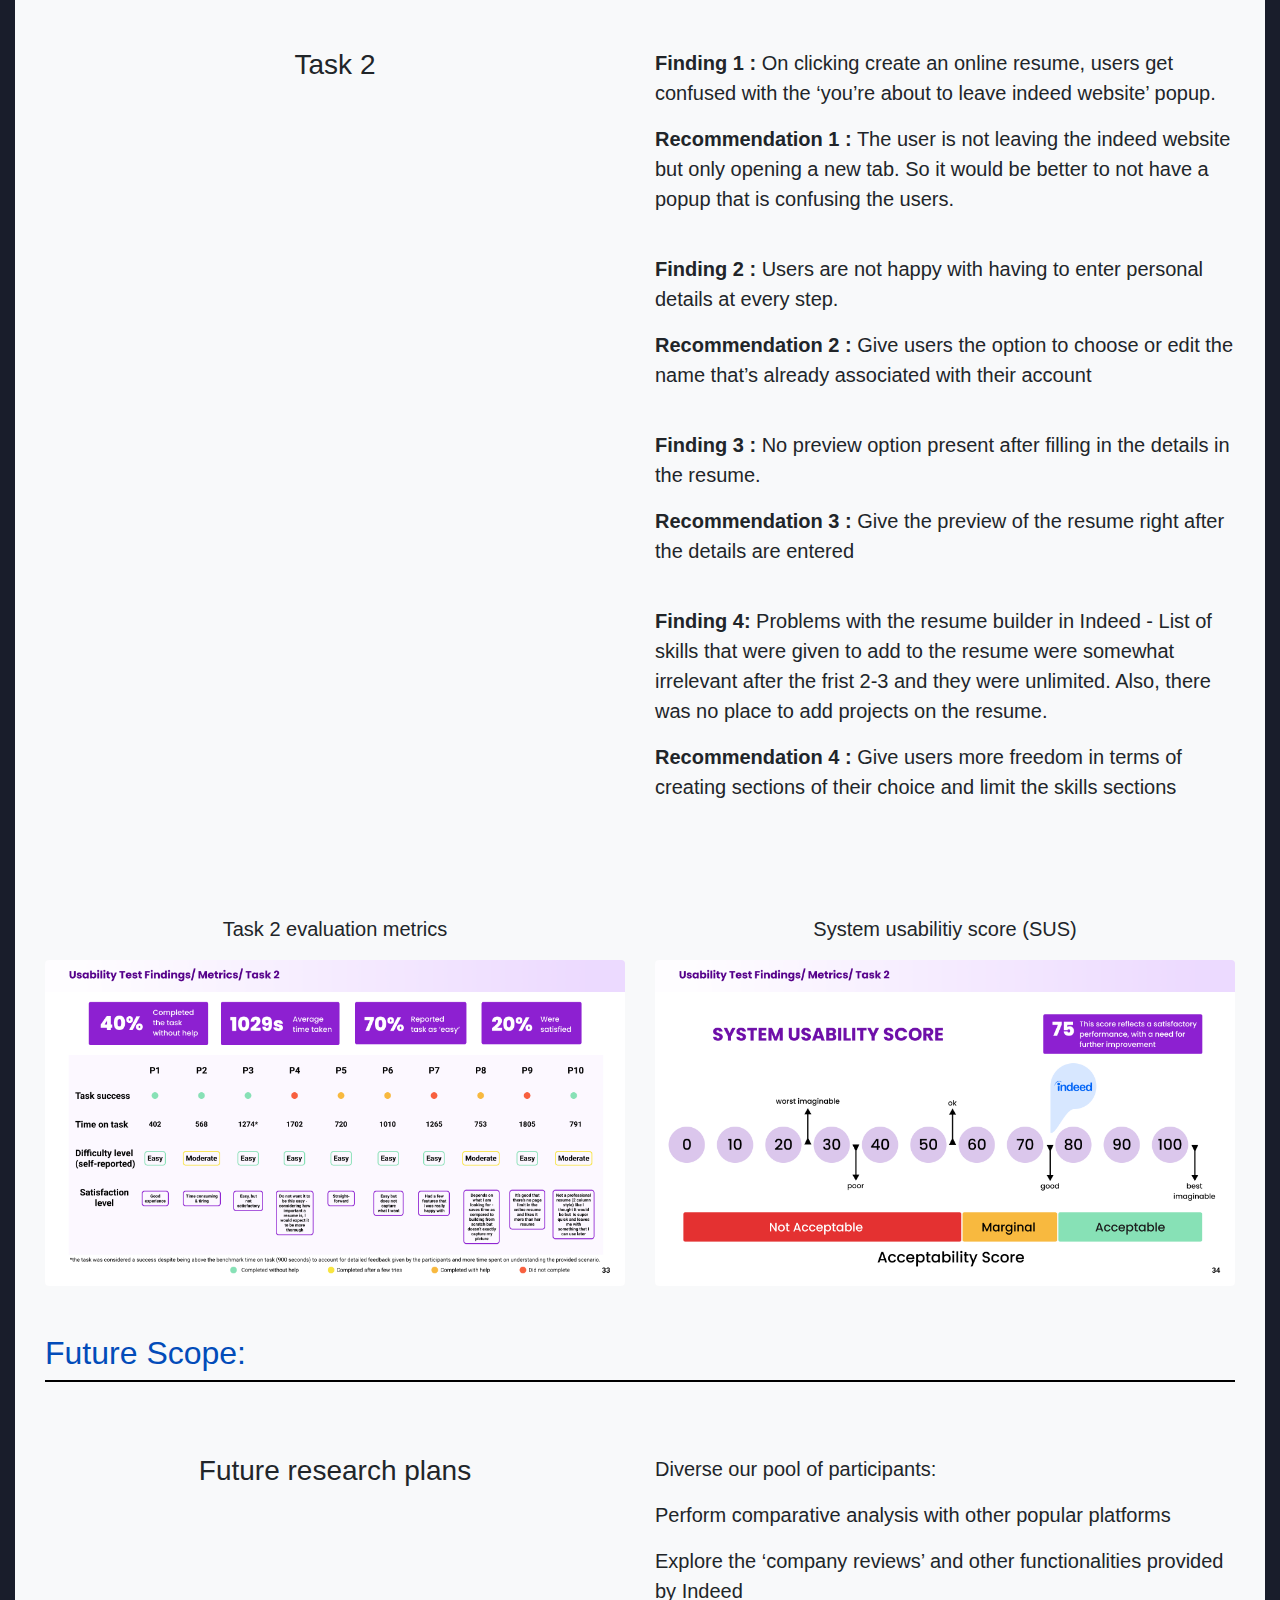
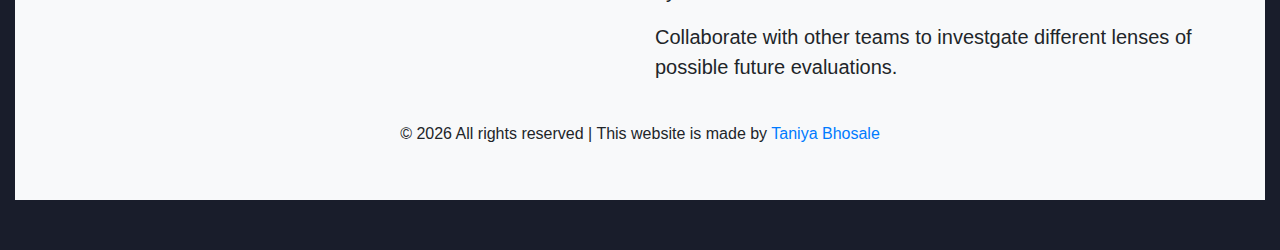
==== commit f77daa3a: "changes to hero page and Indeed file" ====
--- a/indeed.html
+++ b/indeed.html
@@ -33,11 +33,11 @@
             <!-- Context -->
             <div class="row">
                 <div class="col-md-6 p-lg-5 mx-auto my-5">
-                    <h1 class="display-4 font-weight-normal text-center"
-                        style="font-weight: 700vw; text-decoration-line: underline;">UX benchmarking </h1>
+                    <h3 class="display-4 font-weight-normal text-center indeed-underline"
+                        style="font-weight: 700vw; ">UX benchmarking </h3>
 
                     <p class="lead font-weight-normal text-center" style="color: rgb(94, 94, 94);">For Indeed-A job
-                        search portal (ongoing project)</p>
+                        search portal</p>
                     <br>
                     <br>
                     <!-- <img alt="App look of medHelp" class="w-75 rounded mx-auto d-block" src="Indeed_2.png" /> -->
@@ -51,7 +51,7 @@
                 </div>
             </div>
 
-            <h4 class="display-4 text-left font-weight-normal" style="font-weight: 700;  ">Challenge:</h4>
+            <h2 class="indeed-blue text-left font-weight-normal">Challenge:</h2>
             <hr style=" border-color: black; width:100%; border-width: 2px;">
             <br>
             <div class="row">
@@ -61,8 +61,8 @@
                 <br>
                 <div class="col-xs-12 col-sm-6 col-md-6 col-lg-6">
 
-                    <h1 class=" text-center font-weight-normal" style="font-weight: 700;  ">
-                        Context</h1>
+                    <h3 class=" text-center font-weight-normal" >
+                        Context</h3>
                 </div>
                 <div class="col-xs-12 col-sm-6 col-md-6 col-lg-6 ">
 
@@ -83,8 +83,8 @@
                 <br>
                 <div class="col-xs-12 col-sm-6 col-md-6 col-lg-6">
 
-                    <h1 class=" text-center font-weight-normal" style="font-weight: 700;  ">
-                        Problem</h1>
+                    <h3 class=" text-center font-weight-normal" >
+                        Problem</h3>
                 </div>
                 <div class="col-xs-12 col-sm-6 col-md-6 col-lg-6 ">
 
@@ -103,7 +103,7 @@
                 <br>
                 <div class="col-xs-12 col-sm-6 col-md-6 col-lg-6">
 
-                    <h1 class=" text-center font-weight-normal" style="font-weight: 700;  ">Details</h1>
+                    <h3 class=" text-center font-weight-normal" style="font-weight: 700;  ">Details</h3>
 
 
 
@@ -132,8 +132,8 @@
                 <br>
                 <div class="col-xs-12 col-sm-6 col-md-6 col-lg-6">
 
-                    <h1 class=" text-center font-weight-normal" style="font-weight: 700;  ">Top
-                        Tasks 1.0</h1>
+                    <h3 class=" text-center font-weight-normal" style="font-weight: 700;  ">Top
+                        Tasks 1.0</h3>
                     <br>
                     <br>
                     <img alt="users" class="w-50  rounded mx-auto d-block" src="Indeed-intialScreening.png" />
@@ -182,7 +182,7 @@
                 <br>
                 <div class="col-xs-12 col-sm-6 col-md-6 col-lg-6">
 
-                    <h1 class=" text-center font-weight-normal" style="font-weight: 700;  ">Heuristic
+                    <h3 class=" text-center font-weight-normal" style="font-weight: 700;  ">Heuristic
                         Evaluation
 
                         <img alt="evaluation" class="w-25  rounded mx-auto d-block" src="HE_logo.svg" />
@@ -244,8 +244,8 @@
             <br>
             <br>
             <br>
-            <h4 class="display-4 text-left font-weight-normal" style="font-weight: 700;  ">Approach:
-            </h4>
+            <h2 class=" indeed-blue text-left font-weight-normal" >Approach:
+            </h2>
             <hr style=" border-color: black; width:100%; border-width: 2px;">
 
             <div class="row">
@@ -255,9 +255,9 @@
 
                     <br>
                     <br>
-                    <h1 class=" text-center font-weight-normal" style="font-weight: 700;  ">
+                    <h3 class=" text-center font-weight-normal" style="font-weight: 700;  ">
                         User
-                        Interviews</h1>
+                        Interviews</h3>
 
 
                 </div>
@@ -305,8 +305,8 @@
 
                     <br>
                     <br>
-                    <h1 class=" text-center font-weight-normal" style="font-weight: 700;  ">
-                        Top Tasks 2.0</h1>
+                    <h3 class=" text-center font-weight-normal" style="font-weight: 700;  ">
+                        Top Tasks 2.0</h3>
                     <br>
                     <br>
                     <img alt="users" class="w-50  rounded mx-auto d-block" src="Indeed-after_interviews.png" />
@@ -357,8 +357,8 @@
                     <br>
                     <br>
                     <br>
-                    <h1 class=" text-center font-weight-normal" style="font-weight: 700;  ">
-                        Usability test plan</h1>
+                    <h3 class=" text-center font-weight-normal" style="font-weight: 700;  ">
+                        Usability test plan</h3>
                     <br>
                     <br>
                     <br>
@@ -381,42 +381,43 @@
                     <br>
                     <p class="lead font-weight-normal"> Further on, I created an outline of test session to be used by
                         my team as a high level outline of how the test session will go. </p>
-                    <ul class="lead font-weight-normal">Includes :
-                        <li class="lead font-weight-normal">
+                        <p class="lead font-weight-normal"> Includes :
+                    <ul>
+                        <li >
                             Overal Scope
                         </li>
-                        <li class="lead font-weight-normal">
+                        <li >
                             Specificities of participants
                         </li>
-                        <li class="lead font-weight-normal">
+                        <li >
                             Sequence of tasks including task instructions and descriptions
                         </li>
-                        <li class="lead font-weight-normal">
+                        <li >
                             An estimate of time alloted to each task
                         </li>
-                        <li class="lead font-weight-normal">
+                        <li >
                             Task specific questions
                         </li>
-                        <li class="lead font-weight-normal">
+                        <li >
                             Post task questions
                         </li>
                     </ul>
-
-                </div>
-            </div>
-
-
-
-            <div class="row">
-
-
-                <div class="col-xs-12 col-sm-6 col-md-6 col-lg-6">
-
-                    <br>
-                    <br>
-                    <br>
-                    <h1 class=" text-center font-weight-normal" style="font-weight: 700;  ">
-                        Moderated Testing</h1>
+                    </p>
+                </div>
+            </div>
+
+
+
+            <div class="row">
+
+
+                <div class="col-xs-12 col-sm-6 col-md-6 col-lg-6">
+
+                    <br>
+                    <br>
+                    <br>
+                    <h3 class=" text-center font-weight-normal" style="font-weight: 700;  ">
+                        Moderated Testing</h3>
 
 
 
@@ -478,37 +479,162 @@
 
                 </div>
             </div>
-
-            <div class="row">
-
-
-                <div class="col-xs-12 col-sm-6 col-md-6 col-lg-6">
-
-                    <br>
-                    <br>
-                    <br>
-                    <h1 class=" text-center font-weight-normal" style="font-weight: 700;  ">
-                        Data Analysis</h1>
-
-
-
-                </div>
-
-                <div class="col-xs-12 col-sm-6 col-md-6 col-lg-6 ">
-                    <br>
-                    <br>
-                    <br>
-                    <p class="lead font-weight-normal"> Currently in the process of gathering the data from notes, SUS
-                        surveys and transcripts to analyze it.
-                    </p>
-
-
-                </div>
-            </div>
-
-
-
-
+            <h2 class="indeed-blue text-left font-weight-normal">Data Analysis:</h2>
+            <hr style=" border-color: black; width:100%; border-width: 2px;">
+            <div class="row">
+
+
+                <div class="col-xs-12 col-sm-6 col-md-6 col-lg-6">
+
+                    <br>
+                    <br>
+                    <br>
+                    <h3 class=" text-center font-weight-normal" style="font-weight: 700;  ">
+                        Task 1</h3>
+
+
+
+                </div>
+
+                <div class="col-xs-12 col-sm-6 col-md-6 col-lg-6 ">
+                    <br>
+                    <br>
+                    <br>
+                    <p class="lead font-weight-normal"><b>Finding 1 :</b> Users have difficulty locating the search bar, and didn’t have confidence using it.</p>
+                    <p class="lead font-weight-normal"><b>Recommendation 1 :</b> Redirect users to homepage upon login</p>   
+                    <br>
+                    <p class="lead font-weight-normal"><b> Finding 2 :</b> Users have a difficulty getting relevant search results </p>
+                    <p class="lead font-weight-normal"><b>Recommendation 2 : </b>Modify the search results page to display only relevant and accurate results.the website can further provide auto suggestions to help refine user search [Similar to Amazon’s “Other people also searched for this”]. Allow sorting of search resuts by date; rating; location; relevance etc.</p>   
+                    <br>
+                    <p class="lead font-weight-normal"><b>Finding 3 :</b> Most users did not utilize the filtering functionality efficiently when searching for jobs </p>
+                    <p class="lead font-weight-normal"><b>Recommendation 3 : </b>Redesign the filter section of Indeed’s webpage by visually differentiating the filtering buttons. To increase usefulness, add filtering by industry/vertical; and a finer degree of control for distance.</p>   
+                    <br>
+                    <p class="lead font-weight-normal"><b>Finding 4 :</b>Search Filter Limitation and Missing Filters-  if you’re using filters, from each of the filter you’re allowed to select only one option</p>
+                    <p class="lead font-weight-normal"><b>Recommendation 4 :</b> Allow selection of multiple options in the filter category and add additional filters such as Sponsorship, No Clearance etc. which are deemed important for international students. </p>   
+                    <br>
+                    <p class="lead font-weight-normal"><b>Finding 5 :</b> Finding 5: After uploading the resume, Indeed doesn’t have the functionality to autopopulate fields on job application forms </p>
+                    <p class="lead font-weight-normal"><b>Recommendation 5 : </b>Redesign the website to allow resume to autopopulate common fields of the application process</p>   
+                    <br>
+                    <p class="lead font-weight-normal"><b>Finding 6 :</b>Users have difficulty in contacting employees of their interest company/No social media networking feature on Indeed </p>
+                    <p class="lead font-weight-normal"><b>Recommendation 6 : </b>Incorporate social media networking aspect onto Indeed </p>   
+                    <br>
+                </div>
+
+
+            </div>
+            <div class="row">
+
+
+                <div class="col-xs-12 col-sm-6 col-md-6 col-lg-6">
+                    <br>
+                    <br>
+                    <br>
+                    <p class="lead text-center font-weight-normal">Task 1 evaluation metrics
+                    </p>
+                    <img alt="users" class="w-100  rounded mx-auto d-block" src="Usability Test_Task 1_Evaluation Metrics.png" />
+
+                </div>
+
+                <div class="col-xs-12 col-sm-6 col-md-6 col-lg-6 ">
+                    <br>
+                    <br>
+                    <br>
+                    <p class="lead text-center font-weight-normal">System usabilitiy score (SUS)</p>
+                    <img alt="users" class="w-100  rounded mx-auto d-block" src="Usability Test_Task 1_SUS.png" />
+
+                </div>
+            </div>
+
+            <div class="row">
+
+
+                <div class="col-xs-12 col-sm-6 col-md-6 col-lg-6">
+
+                    <br>
+                    <br>
+                    <br>
+                    <h3 class=" text-center font-weight-normal" style="font-weight: 700;  ">
+                        Task 2</h3>
+
+
+
+                </div>
+
+                <div class="col-xs-12 col-sm-6 col-md-6 col-lg-6 ">
+                    <br>
+                    <br>
+                    <br>
+                    <p class="lead font-weight-normal"><b>Finding 1 :</b> On clicking create an online resume, users get confused with the ‘you’re about to leave indeed website’ popup.</p>
+                    <p class="lead font-weight-normal"><b>Recommendation 1 :</b> The user is not leaving the indeed website but only opening a new tab. So it would be better to not have a popup that is confusing the users. </p>   
+                    <br>
+                    <p class="lead font-weight-normal"><b> Finding 2 :</b>  Users are not happy with having to enter personal details at every step.</p>
+                    <p class="lead font-weight-normal"><b>Recommendation 2 : </b>Give users the option to choose or edit the name that’s already associated with their account</p>   
+                    <br>
+                    <p class="lead font-weight-normal"><b>Finding 3 :</b>  No preview option present after filling in the details in the resume.</p>
+                    <p class="lead font-weight-normal"><b>Recommendation 3 : </b>Give the preview of the resume right after the details are entered</p>   
+                    <br>
+                    <p class="lead font-weight-normal"><b>Finding 4:</b>  Problems with the resume builder in Indeed - List of skills that were given to add to the resume were somewhat irrelevant after the frist 2-3 and they were unlimited. Also, there was no place to add projects on the resume.  </p>
+                    <p class="lead font-weight-normal"><b>Recommendation 4 : </b>Give users more freedom in terms of creating sections of their choice and limit the skills sections</p>   
+                    <br>
+                </div>
+
+
+            </div>
+            <div class="row">
+
+
+                <div class="col-xs-12 col-sm-6 col-md-6 col-lg-6">
+                    <br>
+                    <br>
+                    <br>
+                    <p class="lead text-center font-weight-normal">Task 2 evaluation metrics
+                    </p>
+                    <img alt="users" class="w-100  rounded mx-auto d-block" src="Usability Test_Task 2_Evaluation Metrics.png" />
+
+                </div>
+
+                <div class="col-xs-12 col-sm-6 col-md-6 col-lg-6 ">
+                    <br>
+                    <br>
+                    <br>
+                    <p class="lead text-center font-weight-normal">System usabilitiy score (SUS)</p>
+                    <img alt="users" class="w-100  rounded mx-auto d-block" src="Usability Test_Task 2_SUS.png" />
+
+                </div>
+            </div>
+            <br>
+            <br>
+            <h2 class="indeed-blue text-left font-weight-normal">Future Scope:</h2>
+            <hr style=" border-color: black; width:100%; border-width: 2px;">
+            <div class="row">
+
+
+                <div class="col-xs-12 col-sm-6 col-md-6 col-lg-6">
+
+                    <br>
+                    <br>
+                    <br>
+                    <h3 class=" text-center font-weight-normal" style="font-weight: 700;  ">
+                        Future research plans</h3>
+
+
+
+                </div>
+
+                <div class="col-xs-12 col-sm-6 col-md-6 col-lg-6 ">
+                    <br>
+                    <br>
+                    <br>
+                    <p class="lead font-weight-normal"> Diverse our pool of participants:</p>
+                    <p class="lead font-weight-normal">Perform comparative analysis with other popular platforms </p>   
+                    <p class="lead font-weight-normal">Explore the ‘company reviews’ and other functionalities provided by Indeed </p>   
+                    <p class="lead font-weight-normal">Collaborate with other teams to investgate different lenses of possible future evaluations.</p> 
+                    <br>
+                    
+                </div>
+
+
+            </div>
 
 
 
--- a/style.css
+++ b/style.css
@@ -26,7 +26,7 @@
   padding: 6px 8px 6px 16px;
   text-decoration: none;
   font-size: 20px;
-  color: #504e4e;
+  color: #3e9150;
   display: block;
 }
 
@@ -199,7 +199,7 @@
   bottom: 0px;
   display: block;
   width: 4px;
-  border-left: dashed 1px #897f8a;
+  border-left: dashed 1px #ffffff;
 }
 
 .timeline-centered .timeline-entry {
@@ -270,7 +270,7 @@
   font-size: 15px;
   font-weight: 700;
   line-height: 24px;
-  color: #424250;
+  color: #d1d1d1; 
 }
 
 .timeline-centered .timeline-entry .timeline-entry-inner p.designation {
@@ -278,10 +278,12 @@
   font-weight: 500;
   font-size: 12px;
   text-transform: uppercase;
+  color: #54b161; 
 }
 
 .timeline-centered .timeline-entry .timeline-entry-inner p.description {
   margin-top: 13px;
+  color: #d1d1d1;
   /* word-break: break-all; */
 }
 
@@ -676,6 +678,7 @@
 
 .tbo-list > .tbo-list-group-item {
   margin-bottom: 10px;
+  color: white;
 }
 
 .social-profiles {
@@ -685,7 +688,7 @@
 .social-profiles > a {
   margin-right: 18px;
   font-size: 24px;
-  color: black;
+  color: rgb(255, 255, 255);
 }
 
 .social-profiles > a:hover {
@@ -772,7 +775,7 @@
 }
 
 .projects-list .card-deck .card-title {
-  color: #ffffff;
+  color: #000000;
 }
 
 .bordercolor{
@@ -848,3 +851,11 @@
 .title{
   color: white;
 }
+.indeed-blue{
+  color: #024cb9;
+}
+
+.indeed-underline {
+  text-decoration-line: underline;
+  text-decoration-color: #024cb9;
+}